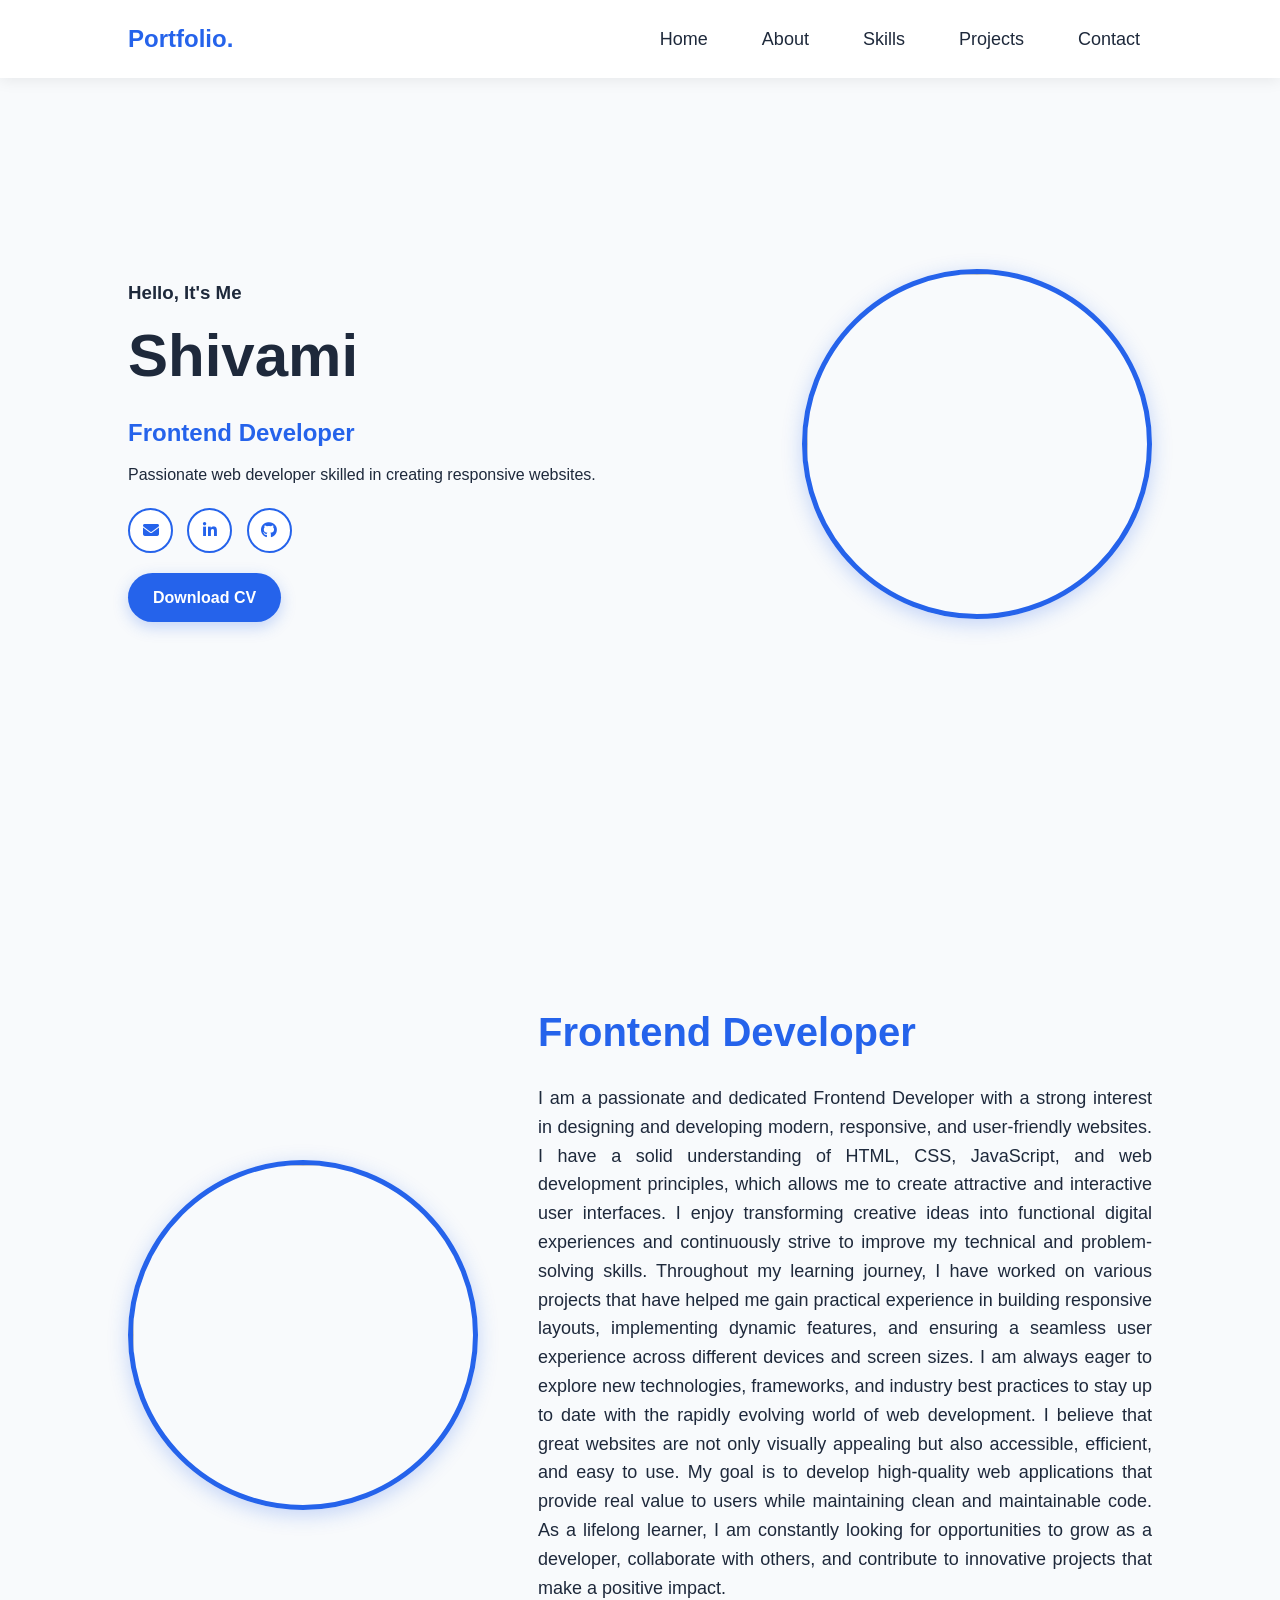
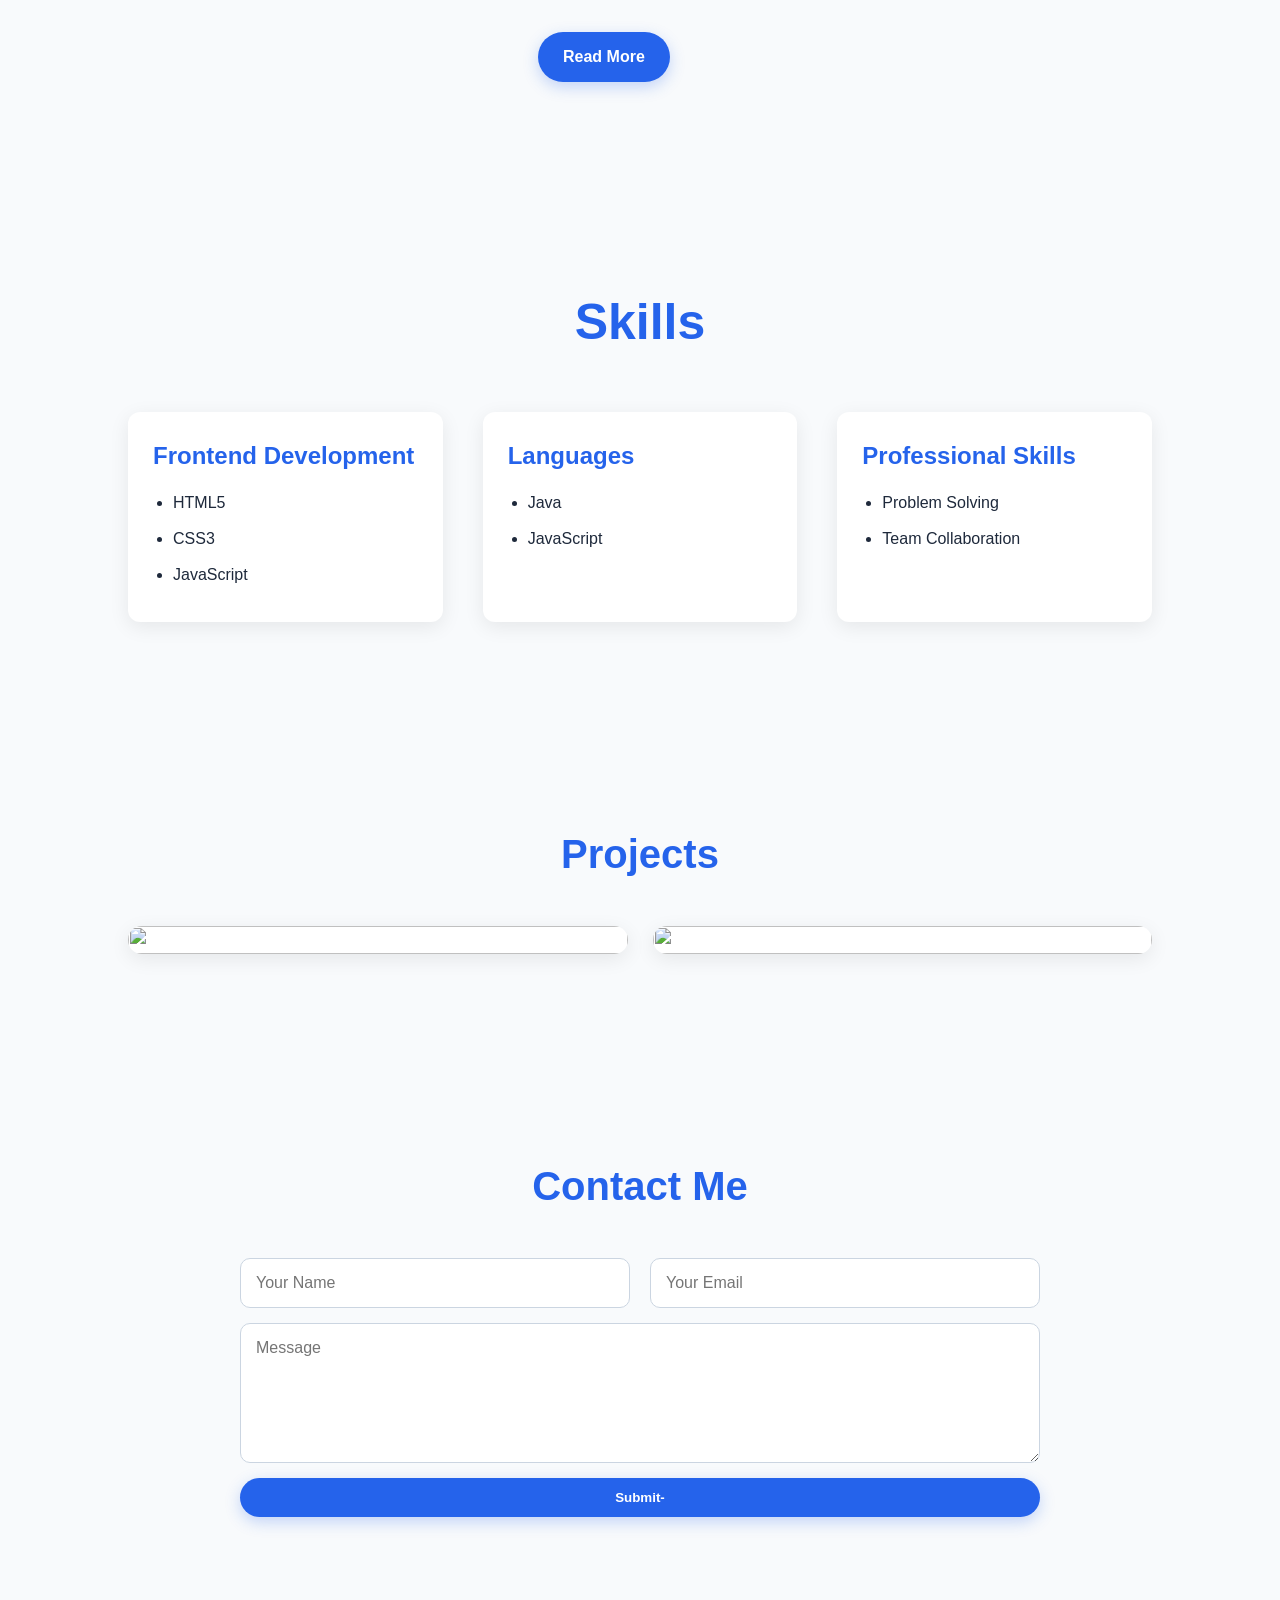
==== index.html @ d8e486ba "Update index.html" ====
<!DOCTYPE html>
<html lang="en">
<head>
<meta charset="UTF-8">
<meta name="viewport" content="width=device-width, initial-scale=1.0">
<title>Portfolio </title>

<link rel="stylesheet" href="p.css">

<link href="https://cdnjs.cloudflare.com/ajax/libs/font-awesome/6.5.1/css/all.min.css" rel="stylesheet">
</head>

<body>

<header>
<nav>
<h2>Portfolio.</h2>

<ul>
<li><a href="#home">Home</a></li>
<li><a href="#about">About</a></li>
<li><a href="#skills">Skills</a></li>
<li><a href="#projects">Projects</a></li>
<li><a href="#contact">Contact</a></li>
</ul>

</nav>
</header>

<section class="home" id="home">

<div class="content">

<h3>Hello, It's Me</h3>

<h1>Shivami </h1>

<h2>Frontend Developer</h2>

<p>
Passionate web developer skilled in creating responsive websites.
</p>

<div class="social">


<a href="#"><i class="fas fa-envelope"></i></a>
<a href="#"><i class="fab fa-linkedin-in"></i></a>

<a href="#"><i class="fab fa-github"></i></a>

</div>

<a href="#" class="btn">Download CV</a>

</div>

<div class="image">
<img src="my photo.png" alt="">
</div>

</section>

<section class="about" id="about">

<div class="about-img">
<img src="my photo.png" alt="">

</div>

<div class="about-content">



<h1>Frontend Developer</h1>

<p>
I am a passionate and dedicated Frontend Developer with a strong interest in designing and developing modern, responsive, and user-friendly websites. I have a solid understanding of HTML, CSS, JavaScript, and web development principles, which allows me to create attractive and interactive user interfaces. I enjoy transforming creative ideas into functional digital experiences and continuously strive to improve my technical and problem-solving skills. Throughout my learning journey, I have worked on various projects that have helped me gain practical experience in building responsive layouts, implementing dynamic features, and ensuring a seamless user experience across different devices and screen sizes.

I am always eager to explore new technologies, frameworks, and industry best practices to stay up to date with the rapidly evolving world of web development. I believe that great websites are not only visually appealing but also accessible, efficient, and easy to use. My goal is to develop high-quality web applications that provide real value to users while maintaining clean and maintainable code. As a lifelong learner, I am constantly looking for opportunities to grow as a developer, collaborate with others, and contribute to innovative projects that make a positive impact.


</p>

<a href="#" class="bttn">Read More</a>

</div>

</section>

<section class="skills" id="skills">

<h1>Skills</h1>


   <div class="skills-section">
  <div class="skill-box">
    <h3>Frontend Development</h3>
    <ul>
      <li>HTML5</li>
      <li>CSS3</li>
      <li>JavaScript</li>
    </ul>
  </div>

  <div class="skill-box">
    <h3>Languages</h3>
    <ul>
      <li>Java</li>
      <li>JavaScript</li>
    </ul>
  </div>

  <div class="skill-box">
    <h3>Professional Skills</h3>
    <ul>
      <li>Problem Solving</li>
      <li>Team Collaboration</li>
    </ul>
  </div>
</div>





</section>

<section class="projects" id="projects">

<h2>Projects</h2>

<div class="project-container">

<div class="card">
<img src="facebook 1.png">
</div>

<div class="card">
<img src="facebook2.png">
</div>



</div>

</section>

<section class="contact" id="contact">

<h2>Contact Me</h2>

<form id="contactForm"
    action="https://formspree.io/f/xbdbwyaj"
    method="POST"
   >
    
<div class="form-row">
<input type="text" name="name" placeholder="Your Name">
<input type="email" name="email" placeholder="Your Email">
</div>

<textarea rows="6" name="message" placeholder="Message"></textarea>

<button  type="submit" class="btn">Submit-</button>

</form>
<p id="formStatus"></p>

</section>

<script src="p.js"></script>

</body>
</html>
---- p.css ----
*{
    margin:0;
    padding:0;
    box-sizing:border-box;
    font-family:Arial, sans-serif;
    scroll-behavior:smooth;
}

body{
    background:#f8fafc;
    color:#1e293b;
    line-height:1.6;
}



nav{
    display:flex;
    justify-content:space-between;
    align-items:center;
    padding:20px 10%;
    background:#ffffff;
    position:fixed;
    width:100%;
    z-index:100;
    box-shadow:0 2px 15px rgba(0,0,0,0.08);
}

nav h2{
    color:#2563eb;
}

nav ul{
    display:flex;
    list-style:none;
    gap:30px;
}

nav ul li a{
    color:#1e293b;
    text-decoration:none;
    font-size:18px;
    padding:8px 12px;
    transition:.3s;
}

nav ul li a:hover{
    color:#2563eb;
    background:rgba(37,99,235,0.1);
    border-radius:6px;
}



section{
    padding:100px 10%;
}



.home{
    display:flex;
    justify-content:space-between;
    align-items:center;
    min-height:100vh;
    gap:50px;
}

.content h3{
    opacity:0;
    transform:translateY(-80px);
    animation:contenth3Anim 1s ease forwards;
}

@keyframes contenth3Anim{
    to{
        opacity:1;
        transform:translateY(0);
    }
}

.content h1{
    font-size:60px;
    opacity:0;
    transform:translateY(20px);
    animation:contenth1Anim 1s ease-out forwards;
    animation-delay:.3s;
}

@keyframes contenth1Anim{
    to{
        opacity:1;
        transform:translateY(0);
    }
}

.content h2{
    color:#2563eb;
    margin:10px 0;
    opacity:0;
    transform:translateY(30px);
    animation:contenth2Anim 1s ease-out forwards;
    animation-delay:.6s;
}

@keyframes contenth2Anim{
    to{
        opacity:1;
        transform:translateY(0);
    }
}

.content p{
    opacity:0;
    transform:translateY(20px);
    animation:contentpAnim .8s ease forwards;
    animation-delay:.9s;
}

@keyframes contentpAnim{
    to{
        opacity:1;
        transform:translateY(0);
    }
}



.image img{
    width:350px;
    height:350px;
    border-radius:50%;
    border:5px solid #2563eb;
    object-fit:cover;

    box-shadow:
    0 5px 20px rgba(37,99,235,0.25);
}



.social{
    margin:20px 0;
}

.social a{
    display:inline-flex;
    justify-content:center;
    align-items:center;
    width:45px;
    height:45px;
    border:2px solid #2563eb;
    border-radius:50%;
    color:#2563eb;
    background:white;
    text-decoration:none;
    margin-right:10px;
    transition:.3s;
}

.social a:hover{
    background:#2563eb;
    color:white;
    transform:translateY(-3px);
}



.btn,
.bttn{
    display:inline-block;
    padding:12px 25px;
    background:#2563eb;
    color:white;
    text-decoration:none;
    border-radius:30px;
    font-weight:bold;
    transition:.3s;

    box-shadow:
    0 5px 15px rgba(37,99,235,0.25);
}

.btn:hover,
.bttn:hover{
    background:#1d4ed8;
    transform:translateY(-3px);
}

/* ABOUT */

.about{
    display:flex;
    align-items:center;
    gap:60px;
}

.about-img img{
    width:350px;
    height:350px;
    border-radius:50%;
    border:5px solid #2563eb;
    object-fit:cover;

    box-shadow:
    0 5px 20px rgba(37,99,235,0.25);
}

.about-content h1{
    font-size:40px;
    color:#2563eb;
    margin-bottom:20px;
}

.about-content p{
    font-size:18px;
    text-align:justify;
    margin-bottom:30px;
}

/* SKILLS */

.skills h1{
    font-size:50px;
    text-align:center;
    color:#2563eb;
}

.skills-section{
    display:flex;
    gap:40px;
    margin-top:50px;
}

.skill-box{
    flex:1;
    background:white;
    padding:25px;
    border-radius:12px;

    box-shadow:
    0 5px 20px rgba(0,0,0,0.08);
}

.skill-box h3{
    margin-bottom:15px;
    color:#2563eb;
    font-size:24px;
}

.skill-box ul{
    padding-left:20px;
}

.skill-box ul li{
    margin-bottom:10px;
}

/* PROJECTS */

.projects h2,
.contact h2{
    text-align:center;
    margin-bottom:40px;
    color:#2563eb;
    font-size:40px;
}

.project-container{
    display:grid;
    grid-template-columns:repeat(auto-fit,minmax(250px,1fr));
    gap:25px;
}

.card{
    overflow:hidden;
    border-radius:15px;
    background:white;

    box-shadow:
    0 5px 20px rgba(0,0,0,0.08);
}

.card img{
    width:100%;
    height:100%;
    transition:.5s;
}

.card:hover img{
    transform:scale(1.08);
}



.contact form{
    display:flex;
    flex-direction:column;
    gap:15px;
    max-width:800px;
    margin:auto;
}

.form-row{
    display:flex;
    gap:20px;
}

.form-row input{
    flex:1;
}

.contact input,
.contact textarea{
    padding:15px;
    border:1px solid #cbd5e1;
    border-radius:10px;
    background:white;
    color:#1e293b;
    font-size:16px;
}

.contact input:focus,
.contact textarea:focus{
    outline:none;
    border-color:#2563eb;

    box-shadow:
    0 0 10px rgba(37,99,235,0.15);
}

button{
    border:none;
    cursor:pointer;
}



@media(max-width:768px){

    nav{
        flex-direction:column;
        padding:15px;
    }

    nav ul{
        margin-top:10px;
        gap:15px;
        flex-wrap:wrap;
        justify-content:center;
    }

    .home,
    .about{
        flex-direction:column;
        text-align:center;
    }

    .content h1{
        font-size:42px;
    }

    .image img,
    .about-img img{
        width:250px;
        height:250px;
    }

    .skills-section{
        flex-direction:column;
    }

    .form-row{
        flex-direction:column;
    }

    .about-content p{
        text-align:left;
    }
}
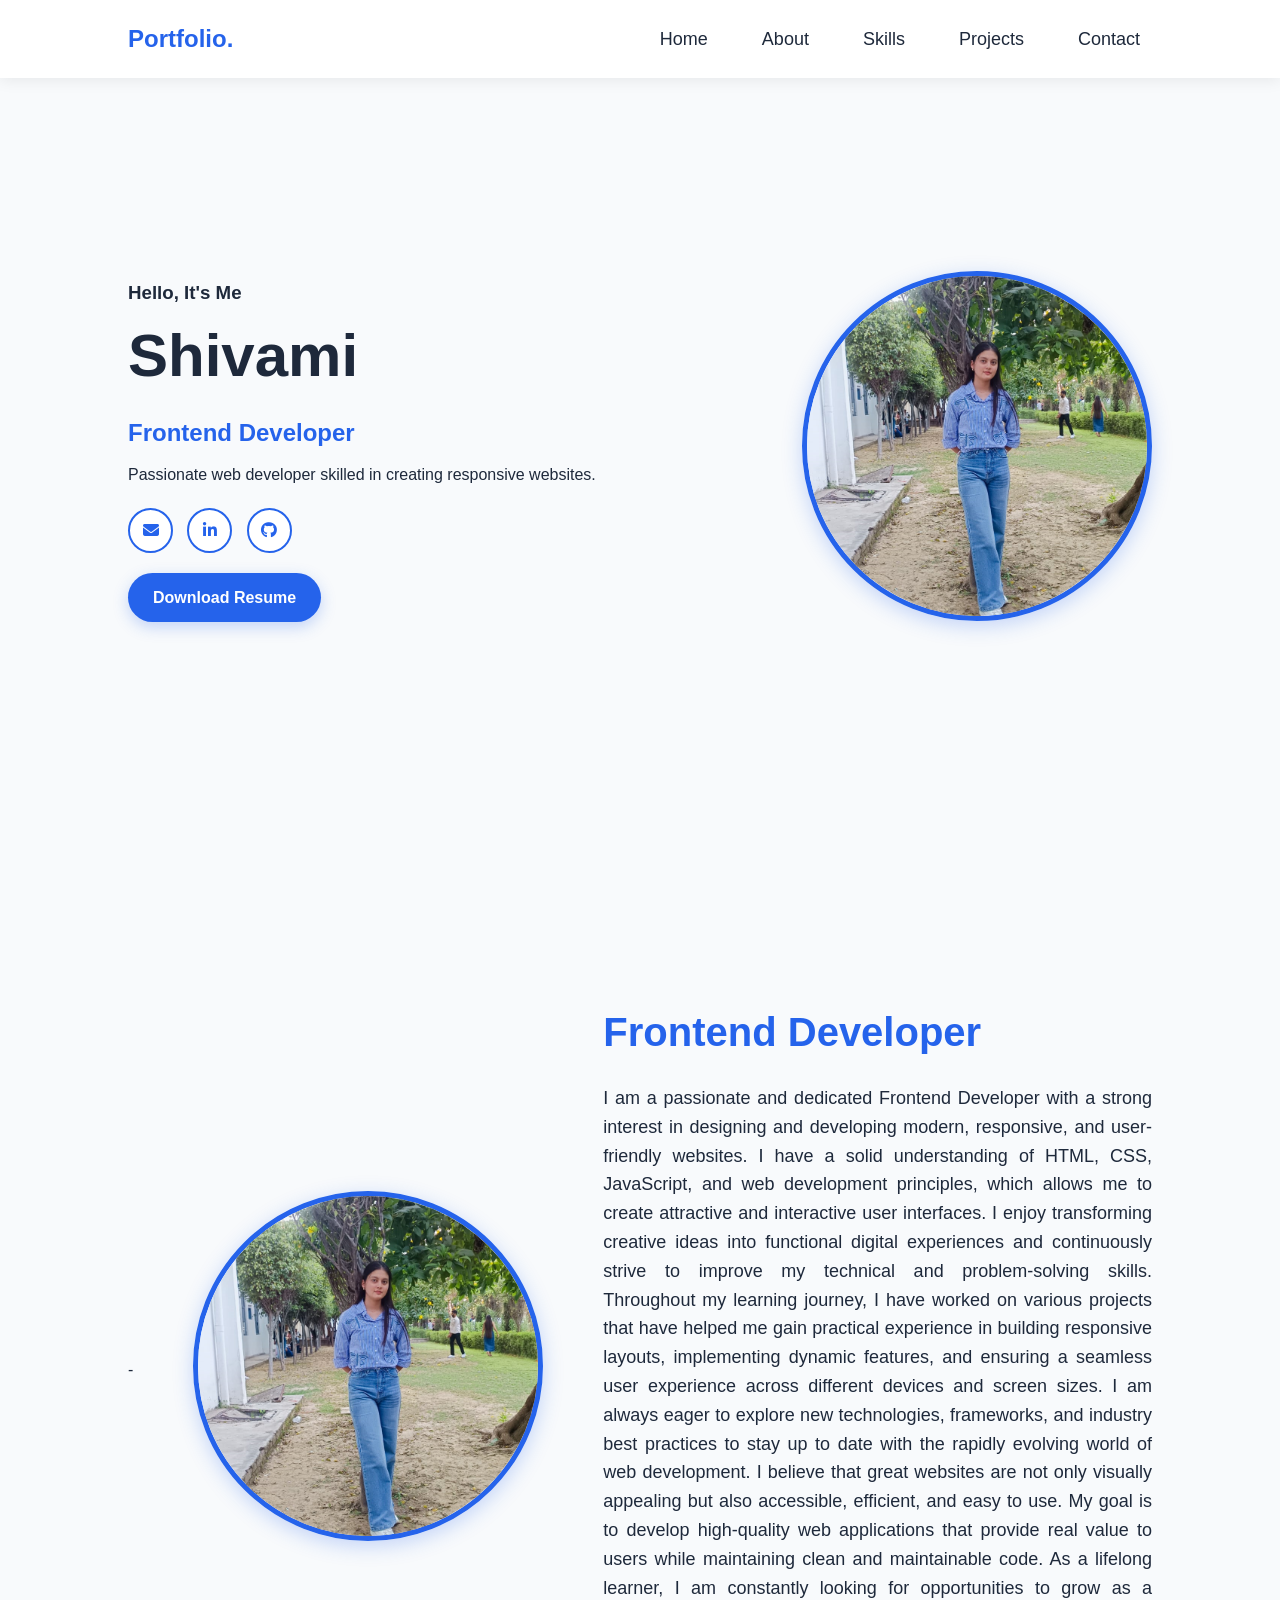
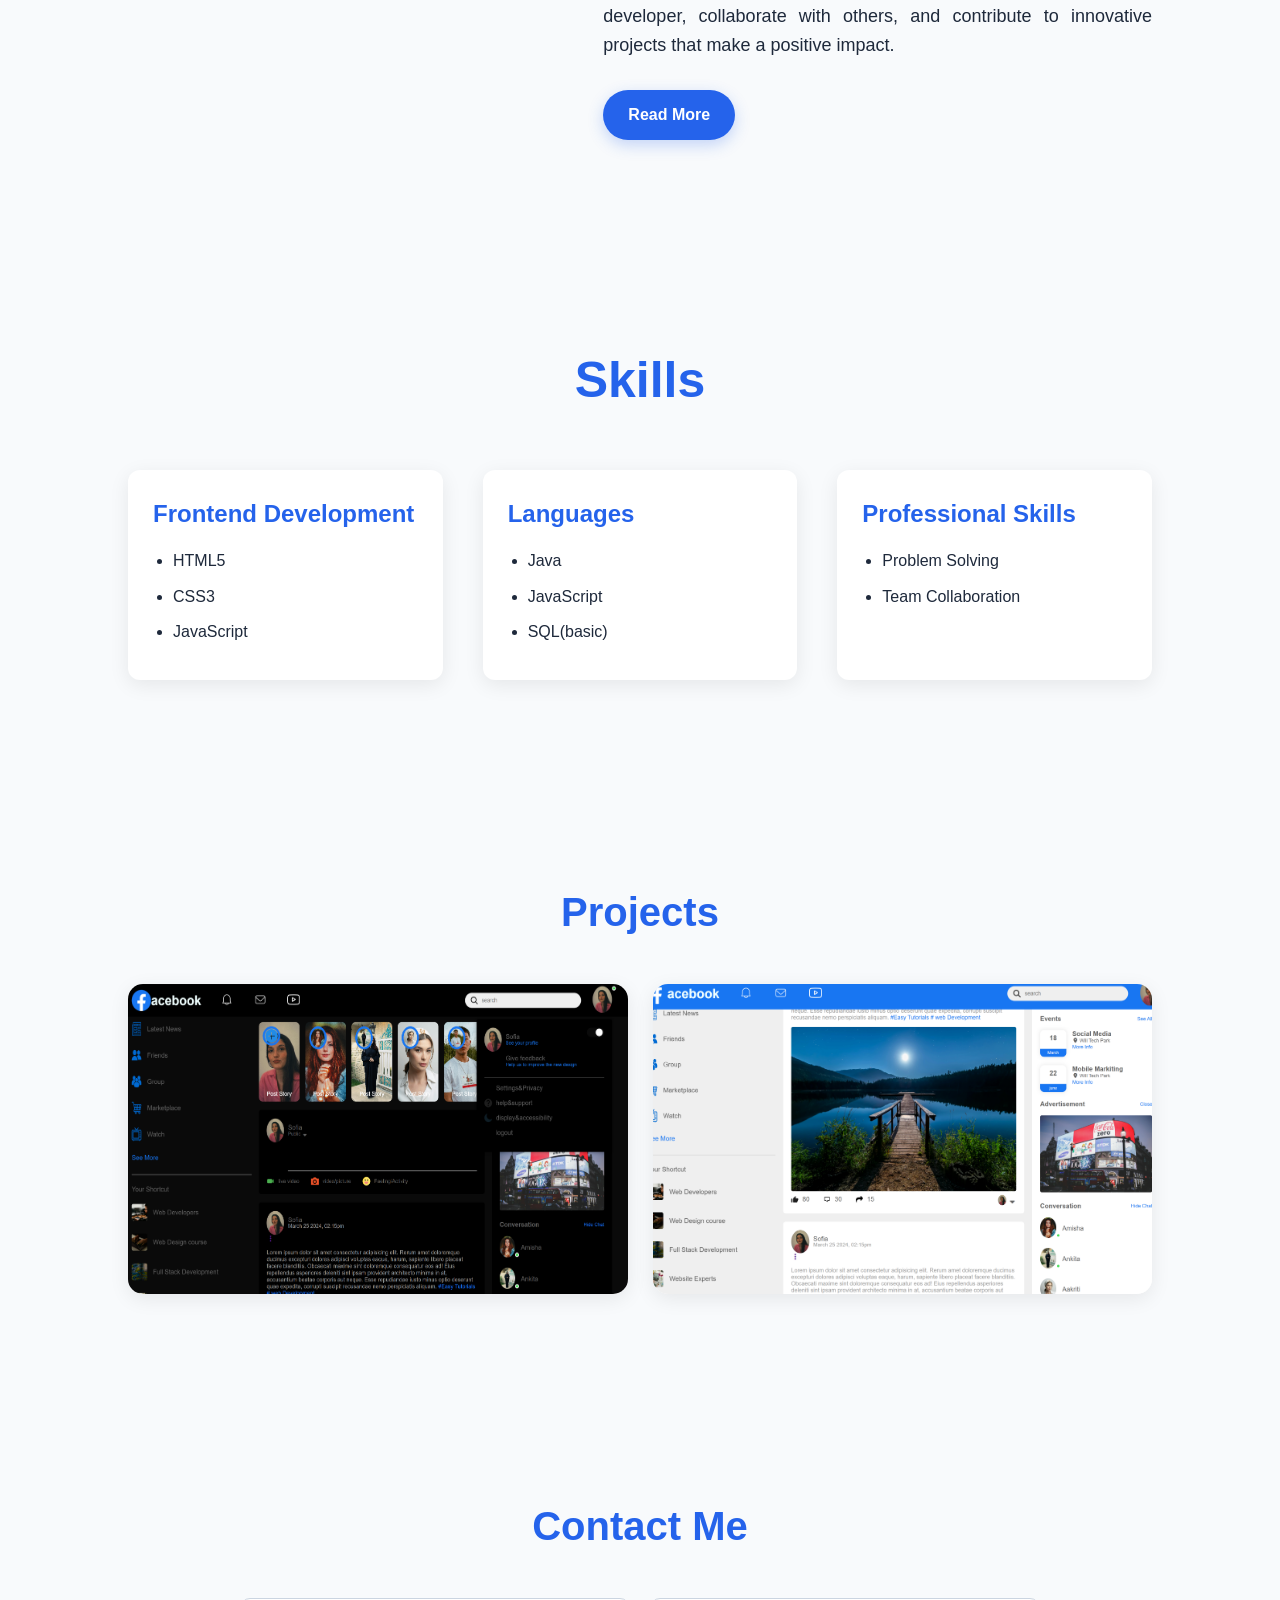
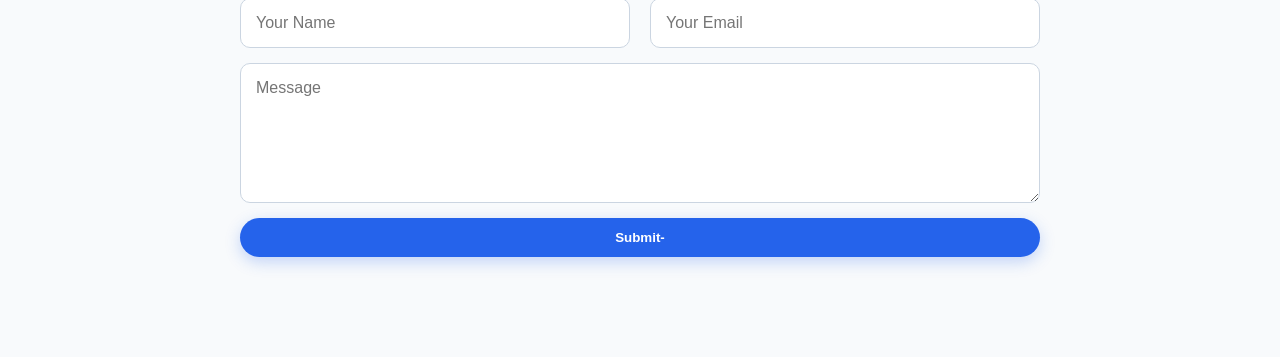
==== commit c9df094b: "inital commit" ====
--- a/index.html
+++ b/index.html
@@ -1,175 +1,177 @@
-<!DOCTYPE html>
-<html lang="en">
-<head>
-<meta charset="UTF-8">
-<meta name="viewport" content="width=device-width, initial-scale=1.0">
-<title>Portfolio </title>
-
-<link rel="stylesheet" href="p.css">
-
-<link href="https://cdnjs.cloudflare.com/ajax/libs/font-awesome/6.5.1/css/all.min.css" rel="stylesheet">
-</head>
-
-<body>
-
-<header>
-<nav>
-<h2>Portfolio.</h2>
-
-<ul>
-<li><a href="#home">Home</a></li>
-<li><a href="#about">About</a></li>
-<li><a href="#skills">Skills</a></li>
-<li><a href="#projects">Projects</a></li>
-<li><a href="#contact">Contact</a></li>
-</ul>
-
-</nav>
-</header>
-
-<section class="home" id="home">
-
-<div class="content">
-
-<h3>Hello, It's Me</h3>
-
-<h1>Shivami </h1>
-
-<h2>Frontend Developer</h2>
-
-<p>
-Passionate web developer skilled in creating responsive websites.
-</p>
-
-<div class="social">
-
-
-<a href="#"><i class="fas fa-envelope"></i></a>
-<a href="#"><i class="fab fa-linkedin-in"></i></a>
-
-<a href="#"><i class="fab fa-github"></i></a>
-
-</div>
-
-<a href="#" class="btn">Download CV</a>
-
-</div>
-
-<div class="image">
-<img src="my photo.png" alt="">
-</div>
-
-</section>
-
-<section class="about" id="about">
-
-<div class="about-img">
-<img src="my photo.png" alt="">
-
-</div>
-
-<div class="about-content">
-
-
-
-<h1>Frontend Developer</h1>
-
-<p>
-I am a passionate and dedicated Frontend Developer with a strong interest in designing and developing modern, responsive, and user-friendly websites. I have a solid understanding of HTML, CSS, JavaScript, and web development principles, which allows me to create attractive and interactive user interfaces. I enjoy transforming creative ideas into functional digital experiences and continuously strive to improve my technical and problem-solving skills. Throughout my learning journey, I have worked on various projects that have helped me gain practical experience in building responsive layouts, implementing dynamic features, and ensuring a seamless user experience across different devices and screen sizes.
-
-I am always eager to explore new technologies, frameworks, and industry best practices to stay up to date with the rapidly evolving world of web development. I believe that great websites are not only visually appealing but also accessible, efficient, and easy to use. My goal is to develop high-quality web applications that provide real value to users while maintaining clean and maintainable code. As a lifelong learner, I am constantly looking for opportunities to grow as a developer, collaborate with others, and contribute to innovative projects that make a positive impact.
-
-
-</p>
-
-<a href="#" class="bttn">Read More</a>
-
-</div>
-
-</section>
-
-<section class="skills" id="skills">
-
-<h1>Skills</h1>
-
-
-   <div class="skills-section">
-  <div class="skill-box">
-    <h3>Frontend Development</h3>
-    <ul>
-      <li>HTML5</li>
-      <li>CSS3</li>
-      <li>JavaScript</li>
-    </ul>
-  </div>
-
-  <div class="skill-box">
-    <h3>Languages</h3>
-    <ul>
-      <li>Java</li>
-      <li>JavaScript</li>
-    </ul>
-  </div>
-
-  <div class="skill-box">
-    <h3>Professional Skills</h3>
-    <ul>
-      <li>Problem Solving</li>
-      <li>Team Collaboration</li>
-    </ul>
-  </div>
-</div>
-
-
-
-
-
-</section>
-
-<section class="projects" id="projects">
-
-<h2>Projects</h2>
-
-<div class="project-container">
-
-<div class="card">
-<img src="facebook 1.png">
-</div>
-
-<div class="card">
-<img src="facebook2.png">
-</div>
-
-
-
-</div>
-
-</section>
-
-<section class="contact" id="contact">
-
-<h2>Contact Me</h2>
-
-<form id="contactForm"
-    action="https://formspree.io/f/xbdbwyaj"
-    method="POST"
-   >
-    
-<div class="form-row">
-<input type="text" name="name" placeholder="Your Name">
-<input type="email" name="email" placeholder="Your Email">
-</div>
-
-<textarea rows="6" name="message" placeholder="Message"></textarea>
-
-<button  type="submit" class="btn">Submit-</button>
-
-</form>
-<p id="formStatus"></p>
-
-</section>
-
-<script src="p.js"></script>
-
-</body>
-</html>
+<!DOCTYPE html>
+<html lang="en">
+<head> 
+<meta charset="UTF-8">
+<meta name="viewport" content="width=device-width, initial-scale=1.0">
+<title>Portfolio</title>
+
+<link rel="stylesheet" href="p.css">
+
+<link href="https://cdnjs.cloudflare.com/ajax/libs/font-awesome/6.5.1/css/all.min.css" rel="stylesheet">
+</head>
+
+<body>
+
+<header>
+<nav>
+<h2>Portfolio.</h2>
+
+<ul>
+<li><a href="#home">Home</a></li>
+<li><a href="#about">About</a></li>
+<li><a href="#skills">Skills</a></li>
+<li><a href="#projects">Projects</a></li>
+<li><a href="#contact">Contact</a></li>
+</ul>
+
+</nav>
+</header>
+
+<section class="home" id="home">
+
+<div class="content">
+
+<h3>Hello, It's Me</h3>
+
+<h1>Shivami</h1>
+
+<h2>Frontend Developer</h2>
+
+<p>
+Passionate web developer skilled in creating responsive websites.
+</p>
+
+<div class="social">
+
+
+<a href="mailto:shivaminautiyal77@gmail.com"><i class="fas fa-envelope"></i> </a>
+<a href="https://www.linkedin.com/in/shivami-nautiyal-b48084340?utm_source=share_via&utm_content=profile&utm_medium=member_android"><i class="fab fa-linkedin-in"></i></a>
+
+<a href="https://github.com/ShivamiNautiyal"><i class="fab fa-github"></i></a>
+
+</div>
+
+<a href="RESUME-PDF(1).pdf" class="btn">Download Resume</a>
+
+</div>
+
+<div class="image">
+<img src="my-photo.png" alt="">
+</div>
+
+</section>
+
+<section class="about" id="about">
+-
+<div class="about-img">
+<img src="my-photo.png" alt="">
+
+</div>
+
+<div class="about-content">
+
+
+
+<h1>Frontend Developer</h1>
+
+<p>
+I am a passionate and dedicated Frontend Developer with a strong interest in designing and developing modern, responsive, and user-friendly websites. I have a solid understanding of HTML, CSS, JavaScript, and web development principles, which allows me to create attractive and interactive user interfaces. I enjoy transforming creative ideas into functional digital experiences and continuously strive to improve my technical and problem-solving skills. Throughout my learning journey, I have worked on various projects that have helped me gain practical experience in building responsive layouts, implementing dynamic features, and ensuring a seamless user experience across different devices and screen sizes.
+
+I am always eager to explore new technologies, frameworks, and industry best practices to stay up to date with the rapidly evolving world of web development. I believe that great websites are not only visually appealing but also accessible, efficient, and easy to use. My goal is to develop high-quality web applications that provide real value to users while maintaining clean and maintainable code. As a lifelong learner, I am constantly looking for opportunities to grow as a developer, collaborate with others, and contribute to innovative projects that make a positive impact.
+
+
+</p>
+
+<a href="#" class="bttn">Read More</a>
+
+</div>
+
+</section>
+
+<section class="skills" id="skills">
+
+<h1>Skills</h1>
+
+
+   <div class="skills-section">
+  <div class="skill-box">
+    <h3>Frontend Development</h3>
+    <ul>
+      <li>HTML5</li>
+      <li>CSS3</li>
+      <li>JavaScript</li>
+    </ul>
+  </div>
+
+  <div class="skill-box">
+    <h3>Languages</h3>
+    <ul>
+      <li>Java</li>
+      <li>JavaScript
+      </li>
+      <li>SQL(basic)</li>
+    </ul>
+  </div>
+
+  <div class="skill-box">
+    <h3>Professional Skills</h3>
+    <ul>
+      <li>Problem Solving</li>
+      <li>Team Collaboration</li>
+    </ul>
+  </div>
+</div>
+
+
+
+
+
+</section>
+
+<section class="projects" id="projects">
+
+<h2>Projects</h2>
+
+<div class="project-container">
+
+<div class="card">
+<img src="facebook-1.png">
+</div>
+
+<div class="card">
+<img src="facebook-2.png">
+</div>
+
+
+
+</div>
+
+</section>
+
+<section class="contact" id="contact">
+
+<h2>Contact Me</h2>
+
+<form id="contactForm"
+    action="https://formspree.io/f/xbdbwyaj"
+    method="POST"
+   >
+    
+<div class="form-row">
+<input type="text" name="name" placeholder="Your Name">
+<input type="email" name="email" placeholder="Your Email">
+</div>
+
+<textarea rows="6" name="message" placeholder="Message"></textarea>
+
+<button  type="submit" class="btn">Submit-</button>
+
+</form>
+<p id="formStatus"></p>
+
+</section>
+
+<script src="p.js"></script>
+
+</body>
+</html>
--- a/p.css
+++ b/p.css
@@ -1,380 +1,380 @@
-*{
-    margin:0;
-    padding:0;
-    box-sizing:border-box;
-    font-family:Arial, sans-serif;
-    scroll-behavior:smooth;
-}
-
-body{
-    background:#f8fafc;
-    color:#1e293b;
-    line-height:1.6;
-}
-
-
-
-nav{
-    display:flex;
-    justify-content:space-between;
-    align-items:center;
-    padding:20px 10%;
-    background:#ffffff;
-    position:fixed;
-    width:100%;
-    z-index:100;
-    box-shadow:0 2px 15px rgba(0,0,0,0.08);
-}
-
-nav h2{
-    color:#2563eb;
-}
-
-nav ul{
-    display:flex;
-    list-style:none;
-    gap:30px;
-}
-
-nav ul li a{
-    color:#1e293b;
-    text-decoration:none;
-    font-size:18px;
-    padding:8px 12px;
-    transition:.3s;
-}
-
-nav ul li a:hover{
-    color:#2563eb;
-    background:rgba(37,99,235,0.1);
-    border-radius:6px;
-}
-
-
-
-section{
-    padding:100px 10%;
-}
-
-
-
-.home{
-    display:flex;
-    justify-content:space-between;
-    align-items:center;
-    min-height:100vh;
-    gap:50px;
-}
-
-.content h3{
-    opacity:0;
-    transform:translateY(-80px);
-    animation:contenth3Anim 1s ease forwards;
-}
-
-@keyframes contenth3Anim{
-    to{
-        opacity:1;
-        transform:translateY(0);
-    }
-}
-
-.content h1{
-    font-size:60px;
-    opacity:0;
-    transform:translateY(20px);
-    animation:contenth1Anim 1s ease-out forwards;
-    animation-delay:.3s;
-}
-
-@keyframes contenth1Anim{
-    to{
-        opacity:1;
-        transform:translateY(0);
-    }
-}
-
-.content h2{
-    color:#2563eb;
-    margin:10px 0;
-    opacity:0;
-    transform:translateY(30px);
-    animation:contenth2Anim 1s ease-out forwards;
-    animation-delay:.6s;
-}
-
-@keyframes contenth2Anim{
-    to{
-        opacity:1;
-        transform:translateY(0);
-    }
-}
-
-.content p{
-    opacity:0;
-    transform:translateY(20px);
-    animation:contentpAnim .8s ease forwards;
-    animation-delay:.9s;
-}
-
-@keyframes contentpAnim{
-    to{
-        opacity:1;
-        transform:translateY(0);
-    }
-}
-
-
-
-.image img{
-    width:350px;
-    height:350px;
-    border-radius:50%;
-    border:5px solid #2563eb;
-    object-fit:cover;
-
-    box-shadow:
-    0 5px 20px rgba(37,99,235,0.25);
-}
-
-
-
-.social{
-    margin:20px 0;
-}
-
-.social a{
-    display:inline-flex;
-    justify-content:center;
-    align-items:center;
-    width:45px;
-    height:45px;
-    border:2px solid #2563eb;
-    border-radius:50%;
-    color:#2563eb;
-    background:white;
-    text-decoration:none;
-    margin-right:10px;
-    transition:.3s;
-}
-
-.social a:hover{
-    background:#2563eb;
-    color:white;
-    transform:translateY(-3px);
-}
-
-
-
-.btn,
-.bttn{
-    display:inline-block;
-    padding:12px 25px;
-    background:#2563eb;
-    color:white;
-    text-decoration:none;
-    border-radius:30px;
-    font-weight:bold;
-    transition:.3s;
-
-    box-shadow:
-    0 5px 15px rgba(37,99,235,0.25);
-}
-
-.btn:hover,
-.bttn:hover{
-    background:#1d4ed8;
-    transform:translateY(-3px);
-}
-
-/* ABOUT */
-
-.about{
-    display:flex;
-    align-items:center;
-    gap:60px;
-}
-
-.about-img img{
-    width:350px;
-    height:350px;
-    border-radius:50%;
-    border:5px solid #2563eb;
-    object-fit:cover;
-
-    box-shadow:
-    0 5px 20px rgba(37,99,235,0.25);
-}
-
-.about-content h1{
-    font-size:40px;
-    color:#2563eb;
-    margin-bottom:20px;
-}
-
-.about-content p{
-    font-size:18px;
-    text-align:justify;
-    margin-bottom:30px;
-}
-
-/* SKILLS */
-
-.skills h1{
-    font-size:50px;
-    text-align:center;
-    color:#2563eb;
-}
-
-.skills-section{
-    display:flex;
-    gap:40px;
-    margin-top:50px;
-}
-
-.skill-box{
-    flex:1;
-    background:white;
-    padding:25px;
-    border-radius:12px;
-
-    box-shadow:
-    0 5px 20px rgba(0,0,0,0.08);
-}
-
-.skill-box h3{
-    margin-bottom:15px;
-    color:#2563eb;
-    font-size:24px;
-}
-
-.skill-box ul{
-    padding-left:20px;
-}
-
-.skill-box ul li{
-    margin-bottom:10px;
-}
-
-/* PROJECTS */
-
-.projects h2,
-.contact h2{
-    text-align:center;
-    margin-bottom:40px;
-    color:#2563eb;
-    font-size:40px;
-}
-
-.project-container{
-    display:grid;
-    grid-template-columns:repeat(auto-fit,minmax(250px,1fr));
-    gap:25px;
-}
-
-.card{
-    overflow:hidden;
-    border-radius:15px;
-    background:white;
-
-    box-shadow:
-    0 5px 20px rgba(0,0,0,0.08);
-}
-
-.card img{
-    width:100%;
-    height:100%;
-    transition:.5s;
-}
-
-.card:hover img{
-    transform:scale(1.08);
-}
-
-
-
-.contact form{
-    display:flex;
-    flex-direction:column;
-    gap:15px;
-    max-width:800px;
-    margin:auto;
-}
-
-.form-row{
-    display:flex;
-    gap:20px;
-}
-
-.form-row input{
-    flex:1;
-}
-
-.contact input,
-.contact textarea{
-    padding:15px;
-    border:1px solid #cbd5e1;
-    border-radius:10px;
-    background:white;
-    color:#1e293b;
-    font-size:16px;
-}
-
-.contact input:focus,
-.contact textarea:focus{
-    outline:none;
-    border-color:#2563eb;
-
-    box-shadow:
-    0 0 10px rgba(37,99,235,0.15);
-}
-
-button{
-    border:none;
-    cursor:pointer;
-}
-
-
-
-@media(max-width:768px){
-
-    nav{
-        flex-direction:column;
-        padding:15px;
-    }
-
-    nav ul{
-        margin-top:10px;
-        gap:15px;
-        flex-wrap:wrap;
-        justify-content:center;
-    }
-
-    .home,
-    .about{
-        flex-direction:column;
-        text-align:center;
-    }
-
-    .content h1{
-        font-size:42px;
-    }
-
-    .image img,
-    .about-img img{
-        width:250px;
-        height:250px;
-    }
-
-    .skills-section{
-        flex-direction:column;
-    }
-
-    .form-row{
-        flex-direction:column;
-    }
-
-    .about-content p{
-        text-align:left;
-    }
-}
+*{
+    margin:0;
+    padding:0;
+    box-sizing:border-box;
+    font-family:Arial, sans-serif;
+    scroll-behavior:smooth;
+}
+
+body{
+    background:#f8fafc;
+    color:#1e293b;
+    line-height:1.6;
+}
+
+
+
+nav{
+    display:flex;
+    justify-content:space-between;
+    align-items:center;
+    padding:20px 10%;
+    background:#ffffff;
+    position:fixed;
+    width:100%;
+    z-index:100;
+    box-shadow:0 2px 15px rgba(0,0,0,0.08);
+}
+
+nav h2{
+    color:#2563eb;
+}
+
+nav ul{
+    display:flex;
+    list-style:none;
+    gap:30px;
+}
+
+nav ul li a{
+    color:#1e293b;
+    text-decoration:none;
+    font-size:18px;
+    padding:8px 12px;
+    transition:.3s;
+}
+
+nav ul li a:hover{
+    color:#2563eb;
+    background:rgba(37,99,235,0.1);
+    border-radius:6px;
+}
+
+
+
+section{
+    padding:100px 10%;
+}
+
+
+
+.home{
+    display:flex;
+    justify-content:space-between;
+    align-items:center;
+    min-height:100vh;
+    gap:50px;
+}
+
+.content h3{
+    opacity:0;
+    transform:translateY(-80px);
+    animation:contenth3Anim 1s ease forwards;
+}
+
+@keyframes contenth3Anim{
+    to{
+        opacity:1;
+        transform:translateY(0);
+    }
+}
+
+.content h1{
+    font-size:60px;
+    opacity:0;
+    transform:translateY(20px);
+    animation:contenth1Anim 1s ease-out forwards;
+    animation-delay:.3s;
+}
+
+@keyframes contenth1Anim{
+    to{
+        opacity:1;
+        transform:translateY(0);
+    }
+}
+
+.content h2{
+    color:#2563eb;
+    margin:10px 0;
+    opacity:0;
+    transform:translateY(30px);
+    animation:contenth2Anim 1s ease-out forwards;
+    animation-delay:.6s;
+}
+
+@keyframes contenth2Anim{
+    to{
+        opacity:1;
+        transform:translateY(0);
+    }
+}
+
+.content p{
+    opacity:0;
+    transform:translateY(20px);
+    animation:contentpAnim .8s ease forwards;
+    animation-delay:.9s;
+}
+
+@keyframes contentpAnim{
+    to{
+        opacity:1;
+        transform:translateY(0);
+    }
+}
+
+
+
+.image img{
+    width:350px;
+    height:350px;
+    border-radius:50%;
+    border:5px solid #2563eb;
+    object-fit:cover;
+
+    box-shadow:
+    0 5px 20px rgba(37,99,235,0.25);
+}
+
+
+
+.social{
+    margin:20px 0;
+}
+
+.social a{
+    display:inline-flex;
+    justify-content:center;
+    align-items:center;
+    width:45px;
+    height:45px;
+    border:2px solid #2563eb;
+    border-radius:50%;
+    color:#2563eb;
+    background:white;
+    text-decoration:none;
+    margin-right:10px;
+    transition:.3s;
+}
+
+.social a:hover{
+    background:#2563eb;
+    color:white;
+    transform:translateY(-3px);
+}
+
+
+
+.btn,
+.bttn{
+    display:inline-block;
+    padding:12px 25px;
+    background:#2563eb;
+    color:white;
+    text-decoration:none;
+    border-radius:30px;
+    font-weight:bold;
+    transition:.3s;
+
+    box-shadow:
+    0 5px 15px rgba(37,99,235,0.25);
+}
+
+.btn:hover,
+.bttn:hover{
+    background:#1d4ed8;
+    transform:translateY(-3px);
+}
+
+/* ABOUT */
+
+.about{
+    display:flex;
+    align-items:center;
+    gap:60px;
+}
+
+.about-img img{
+    width:350px;
+    height:350px;
+    border-radius:50%;
+    border:5px solid #2563eb;
+    object-fit:cover;
+
+    box-shadow:
+    0 5px 20px rgba(37,99,235,0.25);
+}
+
+.about-content h1{
+    font-size:40px;
+    color:#2563eb;
+    margin-bottom:20px;
+}
+
+.about-content p{
+    font-size:18px;
+    text-align:justify;
+    margin-bottom:30px;
+}
+
+/* SKILLS */
+
+.skills h1{
+    font-size:50px;
+    text-align:center;
+    color:#2563eb;
+}
+
+.skills-section{
+    display:flex;
+    gap:40px;
+    margin-top:50px;
+}
+
+.skill-box{
+    flex:1;
+    background:white;
+    padding:25px;
+    border-radius:12px;
+
+    box-shadow:
+    0 5px 20px rgba(0,0,0,0.08);
+}
+
+.skill-box h3{
+    margin-bottom:15px;
+    color:#2563eb;
+    font-size:24px;
+}
+
+.skill-box ul{
+    padding-left:20px;
+}
+
+.skill-box ul li{
+    margin-bottom:10px;
+}
+
+/* PROJECTS */
+
+.projects h2,
+.contact h2{
+    text-align:center;
+    margin-bottom:40px;
+    color:#2563eb;
+    font-size:40px;
+}
+
+.project-container{
+    display:grid;
+    grid-template-columns:repeat(auto-fit,minmax(250px,1fr));
+    gap:25px;
+}
+
+.card{
+    overflow:hidden;
+    border-radius:15px;
+    background:white;
+
+    box-shadow:
+    0 5px 20px rgba(0,0,0,0.08);
+}
+
+.card img{
+    width:100%;
+    height:100%;
+    transition:.5s;
+}
+
+.card:hover img{
+    transform:scale(1.08);
+}
+
+
+
+.contact form{
+    display:flex;
+    flex-direction:column;
+    gap:15px;
+    max-width:800px;
+    margin:auto;
+}
+
+.form-row{
+    display:flex;
+    gap:20px;
+}
+
+.form-row input{
+    flex:1;
+}
+
+.contact input,
+.contact textarea{
+    padding:15px;
+    border:1px solid #cbd5e1;
+    border-radius:10px;
+    background:white;
+    color:#1e293b;
+    font-size:16px;
+}
+
+.contact input:focus,
+.contact textarea:focus{
+    outline:none;
+    border-color:#2563eb;
+
+    box-shadow:
+    0 0 10px rgba(37,99,235,0.15);
+}
+
+button{
+    border:none;
+    cursor:pointer;
+}
+
+
+
+@media(max-width:768px){
+
+    nav{
+        flex-direction:column;
+        padding:15px;
+    }
+
+    nav ul{
+        margin-top:10px;
+        gap:15px;
+        flex-wrap:wrap;
+        justify-content:center;
+    }
+
+    .home,
+    .about{
+        flex-direction:column;
+        text-align:center;
+    }
+
+    .content h1{
+        font-size:42px;
+    }
+
+    .image img,
+    .about-img img{
+        width:250px;
+        height:250px;
+    }
+
+    .skills-section{
+        flex-direction:column;
+    }
+
+    .form-row{
+        flex-direction:column;
+    }
+
+    .about-content p{
+        text-align:left;
+    }
+}
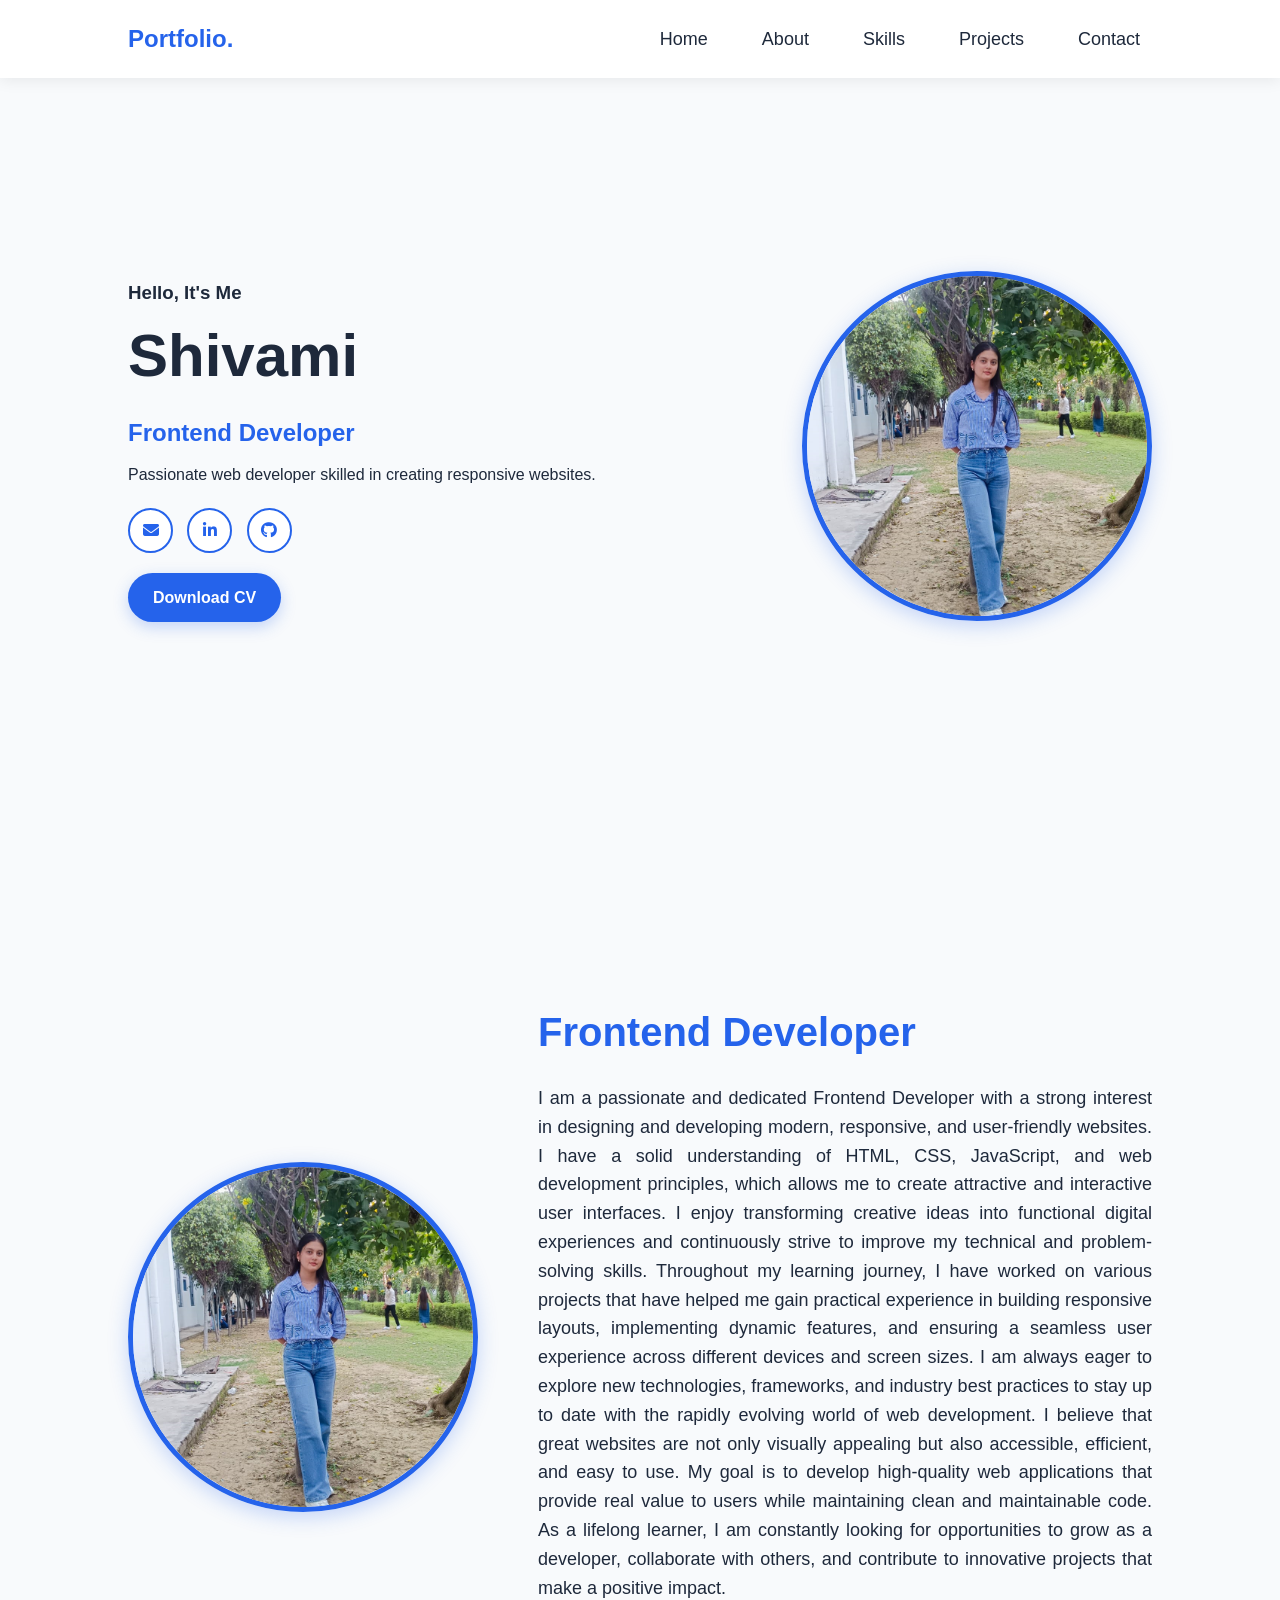
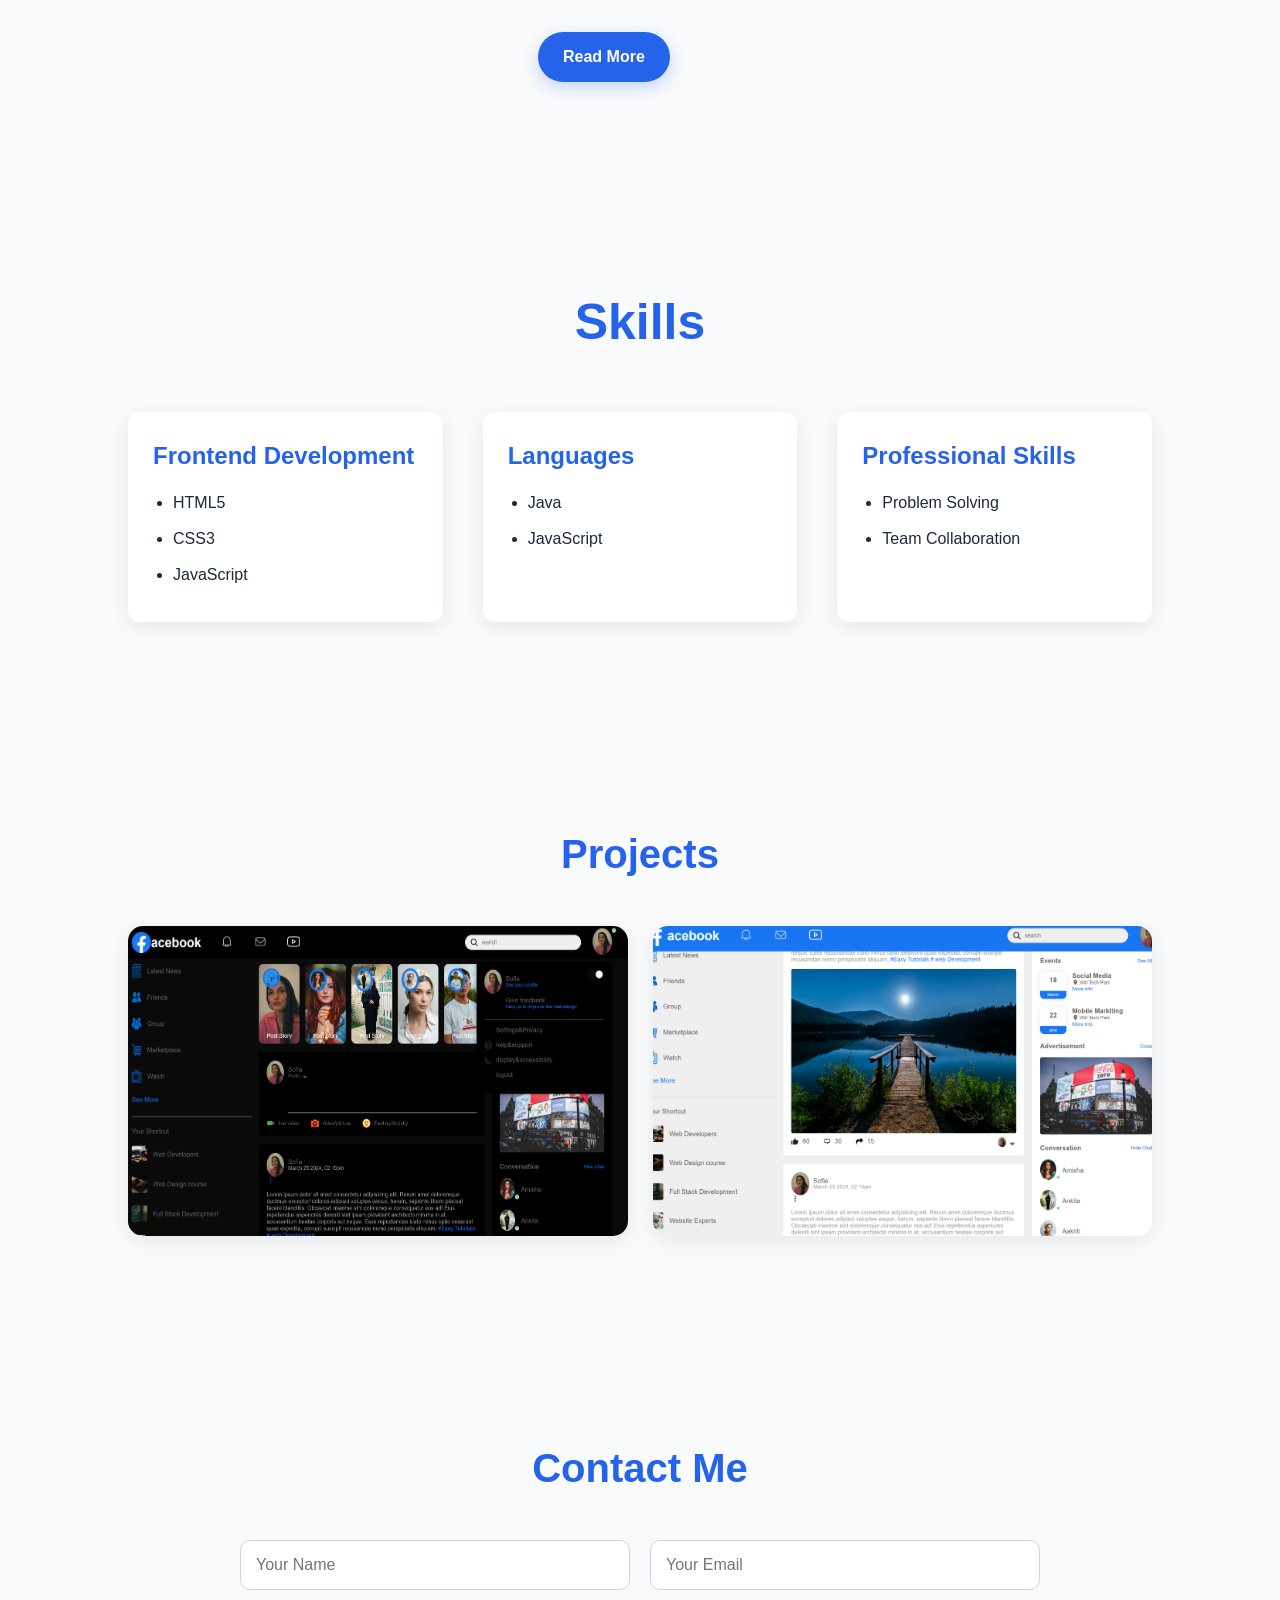
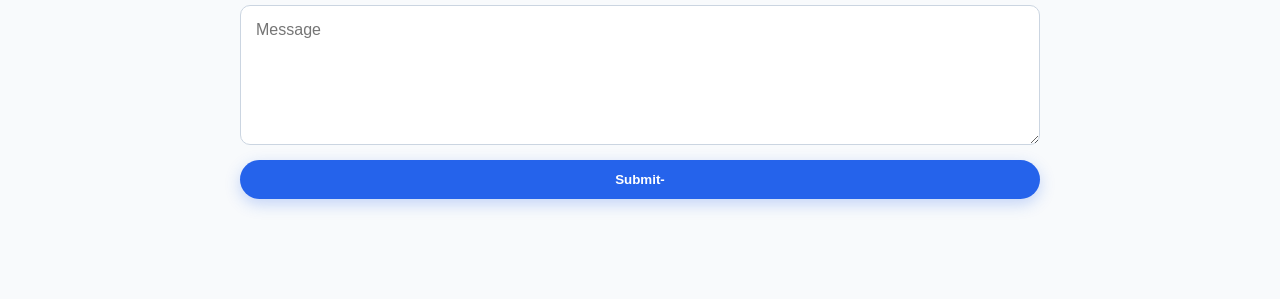
==== commit 313741f8: "Update index.html" ====
--- a/index.html
+++ b/index.html
@@ -1,177 +1,175 @@
-<!DOCTYPE html>
-<html lang="en">
-<head> 
-<meta charset="UTF-8">
-<meta name="viewport" content="width=device-width, initial-scale=1.0">
-<title>Portfolio</title>
-
-<link rel="stylesheet" href="p.css">
-
-<link href="https://cdnjs.cloudflare.com/ajax/libs/font-awesome/6.5.1/css/all.min.css" rel="stylesheet">
-</head>
-
-<body>
-
-<header>
-<nav>
-<h2>Portfolio.</h2>
-
-<ul>
-<li><a href="#home">Home</a></li>
-<li><a href="#about">About</a></li>
-<li><a href="#skills">Skills</a></li>
-<li><a href="#projects">Projects</a></li>
-<li><a href="#contact">Contact</a></li>
-</ul>
-
-</nav>
-</header>
-
-<section class="home" id="home">
-
-<div class="content">
-
-<h3>Hello, It's Me</h3>
-
-<h1>Shivami</h1>
-
-<h2>Frontend Developer</h2>
-
-<p>
-Passionate web developer skilled in creating responsive websites.
-</p>
-
-<div class="social">
-
-
-<a href="mailto:shivaminautiyal77@gmail.com"><i class="fas fa-envelope"></i> </a>
-<a href="https://www.linkedin.com/in/shivami-nautiyal-b48084340?utm_source=share_via&utm_content=profile&utm_medium=member_android"><i class="fab fa-linkedin-in"></i></a>
-
-<a href="https://github.com/ShivamiNautiyal"><i class="fab fa-github"></i></a>
-
-</div>
-
-<a href="RESUME-PDF(1).pdf" class="btn">Download Resume</a>
-
-</div>
-
-<div class="image">
-<img src="my-photo.png" alt="">
-</div>
-
-</section>
-
-<section class="about" id="about">
--
-<div class="about-img">
-<img src="my-photo.png" alt="">
-
-</div>
-
-<div class="about-content">
-
-
-
-<h1>Frontend Developer</h1>
-
-<p>
-I am a passionate and dedicated Frontend Developer with a strong interest in designing and developing modern, responsive, and user-friendly websites. I have a solid understanding of HTML, CSS, JavaScript, and web development principles, which allows me to create attractive and interactive user interfaces. I enjoy transforming creative ideas into functional digital experiences and continuously strive to improve my technical and problem-solving skills. Throughout my learning journey, I have worked on various projects that have helped me gain practical experience in building responsive layouts, implementing dynamic features, and ensuring a seamless user experience across different devices and screen sizes.
-
-I am always eager to explore new technologies, frameworks, and industry best practices to stay up to date with the rapidly evolving world of web development. I believe that great websites are not only visually appealing but also accessible, efficient, and easy to use. My goal is to develop high-quality web applications that provide real value to users while maintaining clean and maintainable code. As a lifelong learner, I am constantly looking for opportunities to grow as a developer, collaborate with others, and contribute to innovative projects that make a positive impact.
-
-
-</p>
-
-<a href="#" class="bttn">Read More</a>
-
-</div>
-
-</section>
-
-<section class="skills" id="skills">
-
-<h1>Skills</h1>
-
-
-   <div class="skills-section">
-  <div class="skill-box">
-    <h3>Frontend Development</h3>
-    <ul>
-      <li>HTML5</li>
-      <li>CSS3</li>
-      <li>JavaScript</li>
-    </ul>
-  </div>
-
-  <div class="skill-box">
-    <h3>Languages</h3>
-    <ul>
-      <li>Java</li>
-      <li>JavaScript
-      </li>
-      <li>SQL(basic)</li>
-    </ul>
-  </div>
-
-  <div class="skill-box">
-    <h3>Professional Skills</h3>
-    <ul>
-      <li>Problem Solving</li>
-      <li>Team Collaboration</li>
-    </ul>
-  </div>
-</div>
-
-
-
-
-
-</section>
-
-<section class="projects" id="projects">
-
-<h2>Projects</h2>
-
-<div class="project-container">
-
-<div class="card">
-<img src="facebook-1.png">
-</div>
-
-<div class="card">
-<img src="facebook-2.png">
-</div>
-
-
-
-</div>
-
-</section>
-
-<section class="contact" id="contact">
-
-<h2>Contact Me</h2>
-
-<form id="contactForm"
-    action="https://formspree.io/f/xbdbwyaj"
-    method="POST"
-   >
-    
-<div class="form-row">
-<input type="text" name="name" placeholder="Your Name">
-<input type="email" name="email" placeholder="Your Email">
-</div>
-
-<textarea rows="6" name="message" placeholder="Message"></textarea>
-
-<button  type="submit" class="btn">Submit-</button>
-
-</form>
-<p id="formStatus"></p>
-
-</section>
-
-<script src="p.js"></script>
-
-</body>
-</html>+<!DOCTYPE html>
+<html lang="en">
+<head>
+<meta charset="UTF-8">
+<meta name="viewport" content="width=device-width, initial-scale=1.0">
+<title>Portfolio </title>
+
+<link rel="stylesheet" href="p.css">
+
+<link href="https://cdnjs.cloudflare.com/ajax/libs/font-awesome/6.5.1/css/all.min.css" rel="stylesheet">
+</head>
+
+<body>
+
+<header>
+<nav>
+<h2>Portfolio.</h2>
+
+<ul>
+<li><a href="#home">Home</a></li>
+<li><a href="#about">About</a></li>
+<li><a href="#skills">Skills</a></li>
+<li><a href="#projects">Projects</a></li>
+<li><a href="#contact">Contact</a></li>
+</ul>
+
+</nav>
+</header>
+
+<section class="home" id="home">
+
+<div class="content">
+
+<h3>Hello, It's Me</h3>
+
+<h1>Shivami </h1>
+
+<h2>Frontend Developer</h2>
+
+<p>
+Passionate web developer skilled in creating responsive websites.
+</p>
+
+<div class="social">
+
+
+<a href="#"><i class="fas fa-envelope"></i></a>
+<a href="#"><i class="fab fa-linkedin-in"></i></a>
+
+<a href="#"><i class="fab fa-github"></i></a>
+
+</div>
+
+<a href="RESUME-PDF(1).pdf" class="btn" >Download CV</a>
+
+</div>
+
+<div class="image">
+<img src="my-photo.png" alt="">
+</div>
+
+</section>
+
+<section class="about" id="about">
+
+<div class="about-img">
+<img src="my-photo.png" alt="">
+
+</div>
+
+<div class="about-content">
+
+
+
+<h1>Frontend Developer</h1>
+
+<p>
+I am a passionate and dedicated Frontend Developer with a strong interest in designing and developing modern, responsive, and user-friendly websites. I have a solid understanding of HTML, CSS, JavaScript, and web development principles, which allows me to create attractive and interactive user interfaces. I enjoy transforming creative ideas into functional digital experiences and continuously strive to improve my technical and problem-solving skills. Throughout my learning journey, I have worked on various projects that have helped me gain practical experience in building responsive layouts, implementing dynamic features, and ensuring a seamless user experience across different devices and screen sizes.
+
+I am always eager to explore new technologies, frameworks, and industry best practices to stay up to date with the rapidly evolving world of web development. I believe that great websites are not only visually appealing but also accessible, efficient, and easy to use. My goal is to develop high-quality web applications that provide real value to users while maintaining clean and maintainable code. As a lifelong learner, I am constantly looking for opportunities to grow as a developer, collaborate with others, and contribute to innovative projects that make a positive impact.
+
+
+</p>
+
+<a href="#" class="bttn">Read More</a>
+
+</div>
+
+</section>
+
+<section class="skills" id="skills">
+
+<h1>Skills</h1>
+
+
+   <div class="skills-section">
+  <div class="skill-box">
+    <h3>Frontend Development</h3>
+    <ul>
+      <li>HTML5</li>
+      <li>CSS3</li>
+      <li>JavaScript</li>
+    </ul>
+  </div>
+
+  <div class="skill-box">
+    <h3>Languages</h3>
+    <ul>
+      <li>Java</li>
+      <li>JavaScript</li>
+    </ul>
+  </div>
+
+  <div class="skill-box">
+    <h3>Professional Skills</h3>
+    <ul>
+      <li>Problem Solving</li>
+      <li>Team Collaboration</li>
+    </ul>
+  </div>
+</div>
+
+
+
+
+
+</section>
+
+<section class="projects" id="projects">
+
+<h2>Projects</h2>
+
+<div class="project-container">
+
+<div class="card">
+<img src="facebook-1.png">
+</div>
+
+<div class="card">
+<img src="facebook-2.png">
+</div>
+
+
+
+</div>
+
+</section>
+
+<section class="contact" id="contact">
+
+<h2>Contact Me</h2>
+
+<form id="contactForm"
+    action="https://formspree.io/f/xbdbwyaj"
+    method="POST"
+   >
+    
+<div class="form-row">
+<input type="text" name="name" placeholder="Your Name">
+<input type="email" name="email" placeholder="Your Email">
+</div>
+
+<textarea rows="6" name="message" placeholder="Message"></textarea>
+
+<button  type="submit" class="btn">Submit-</button>
+
+</form>
+<p id="formStatus"></p>
+
+</section>
+
+<script src="p.js"></script>
+
+</body>
+</html>
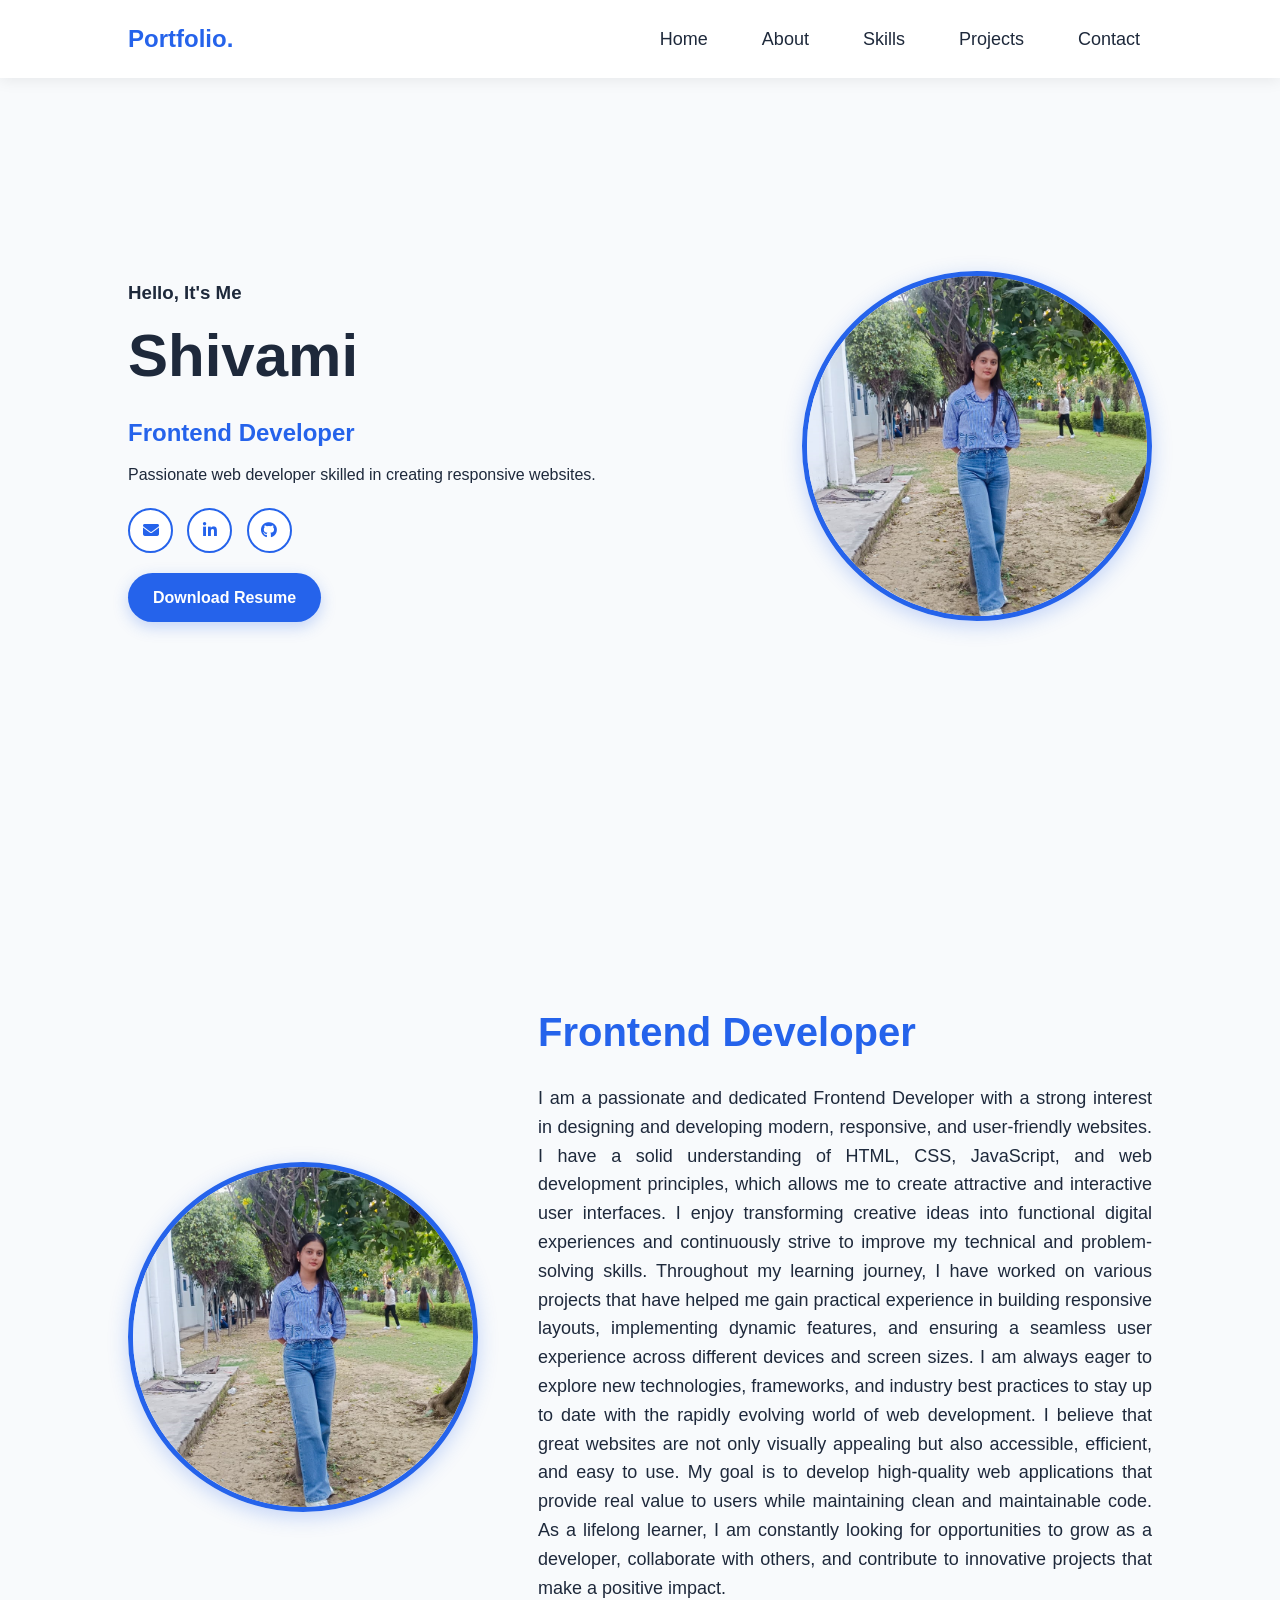
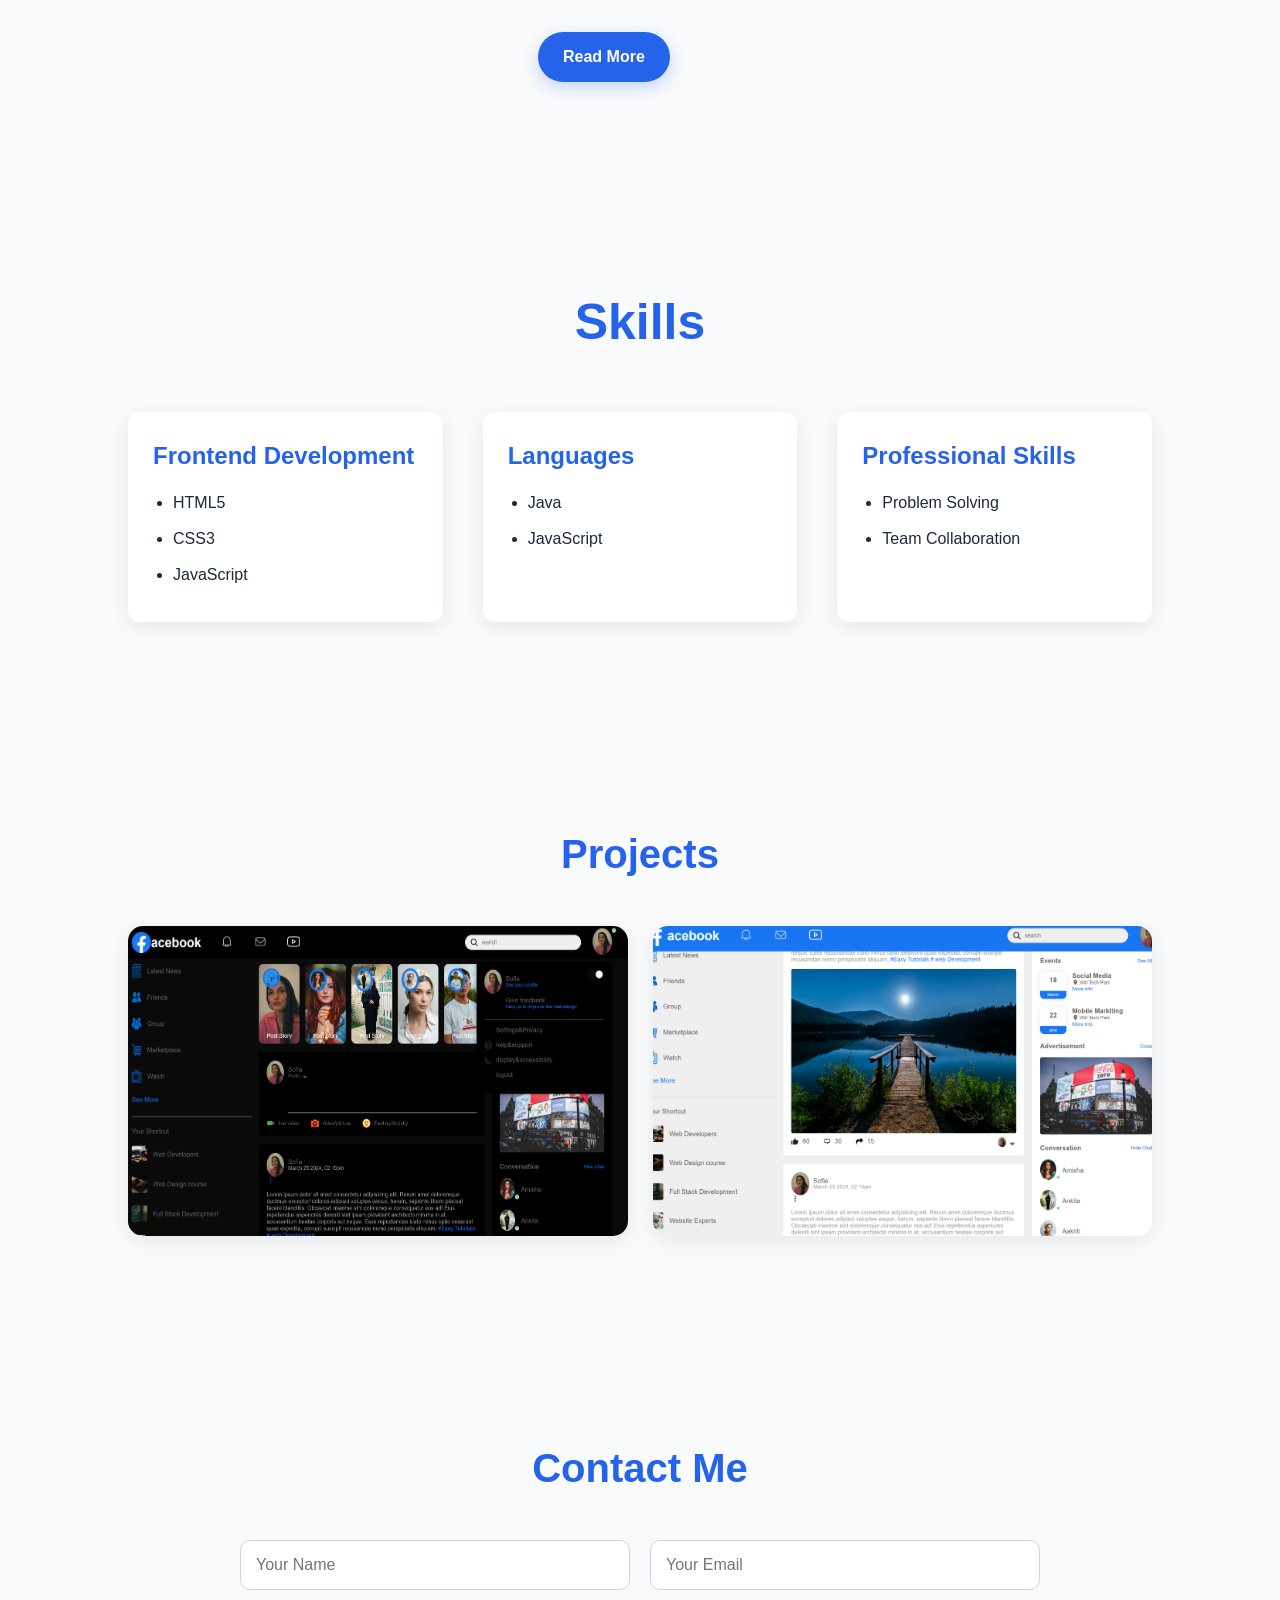
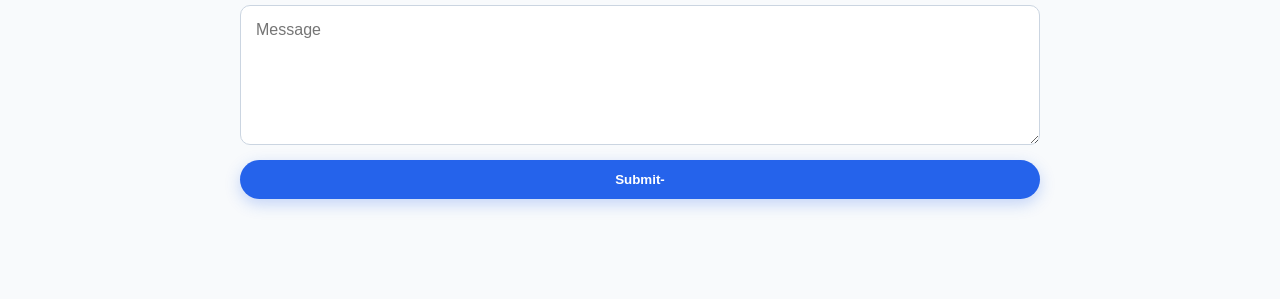
==== commit 75ba02b5: "Update index.html" ====
--- a/index.html
+++ b/index.html
@@ -44,14 +44,14 @@
 <div class="social">
 
 
-<a href="#"><i class="fas fa-envelope"></i></a>
-<a href="#"><i class="fab fa-linkedin-in"></i></a>
+<a href="mailto:shivaminautiyal77@gmail.com""><i class="fas fa-envelope"></i></a>
+<a href="https://www.linkedin.com/in/shivami-nautiyal-b48084340?utm_source=share_via&utm_content=profile&utm_medium=member_android"><i class="fab fa-linkedin-in"></i></a>
 
-<a href="#"><i class="fab fa-github"></i></a>
+<a href="https://github.com/ShivamiNautiyal"><i class="fab fa-github"></i></a>
 
 </div>
 
-<a href="RESUME-PDF(1).pdf" class="btn" >Download CV</a>
+<a href="RESUME-PDF(1).pdf" class="btn" >Download Resume</a>
 
 </div>
 
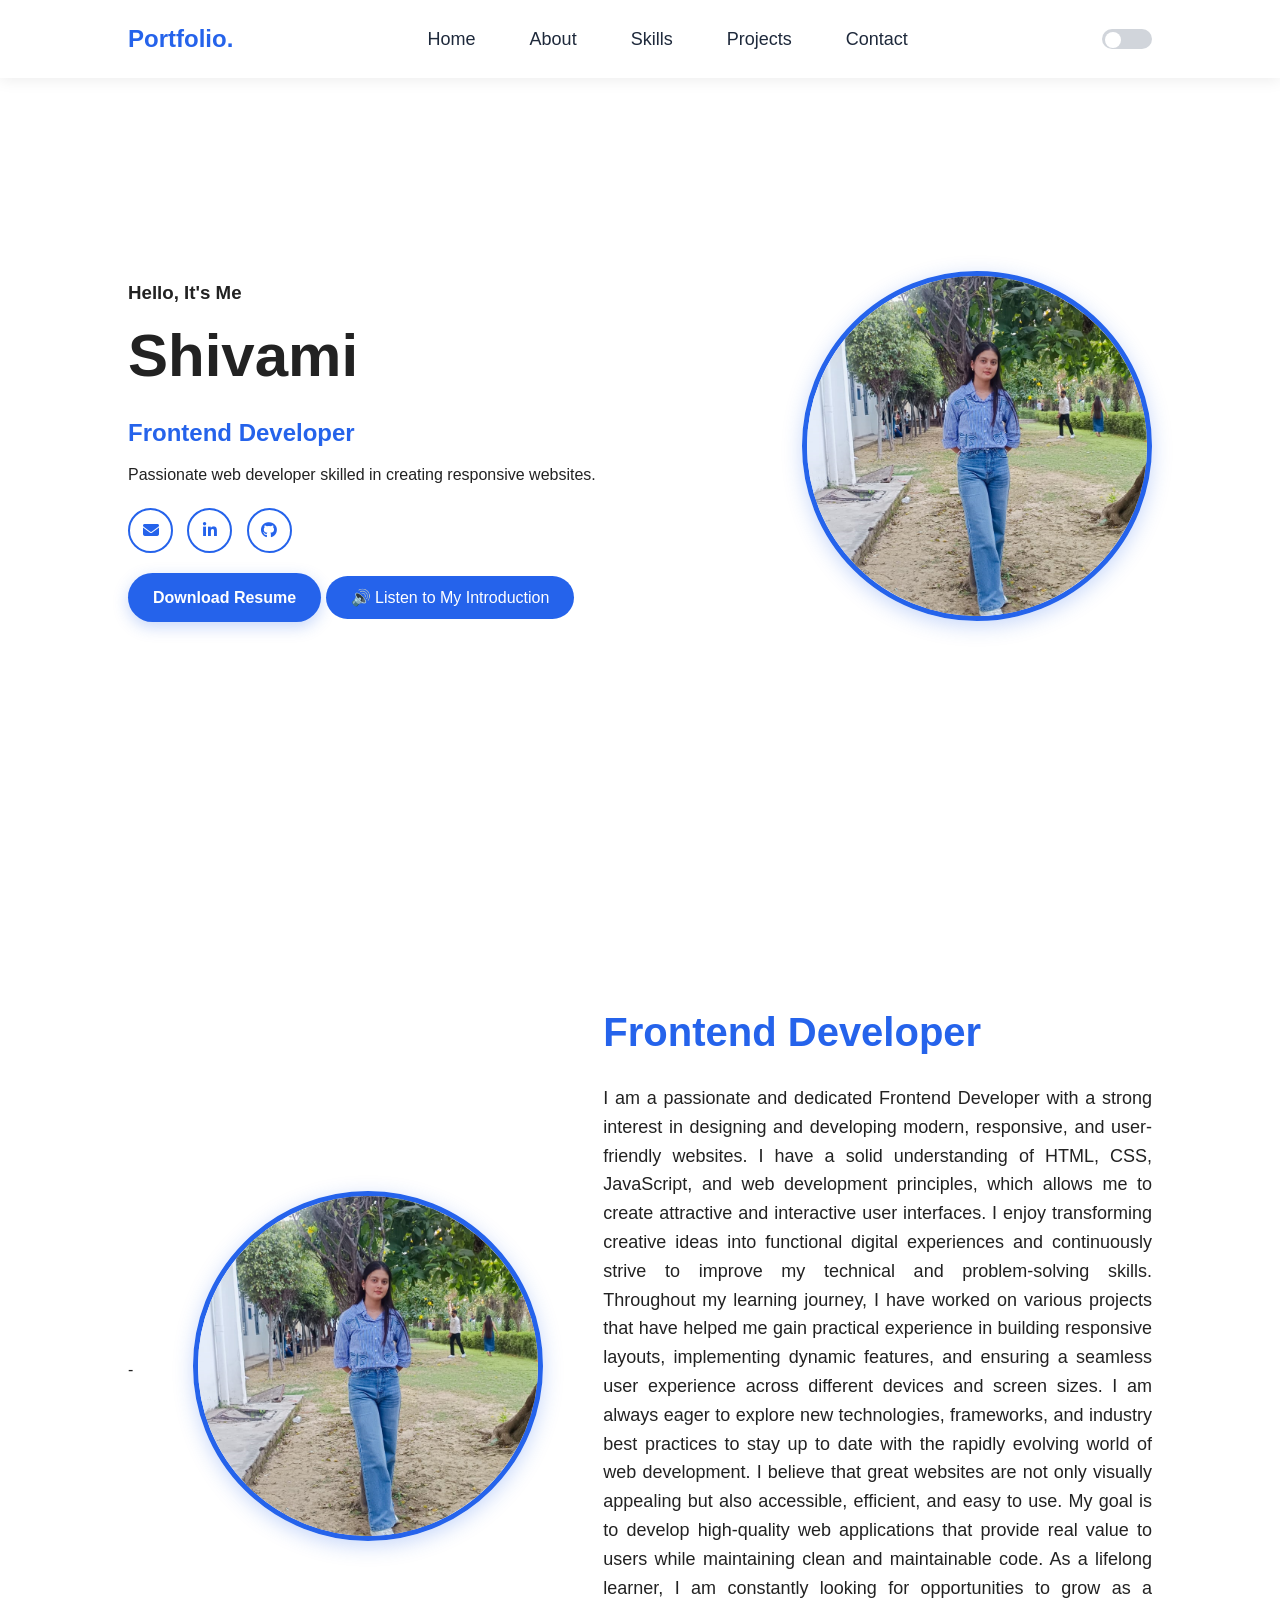
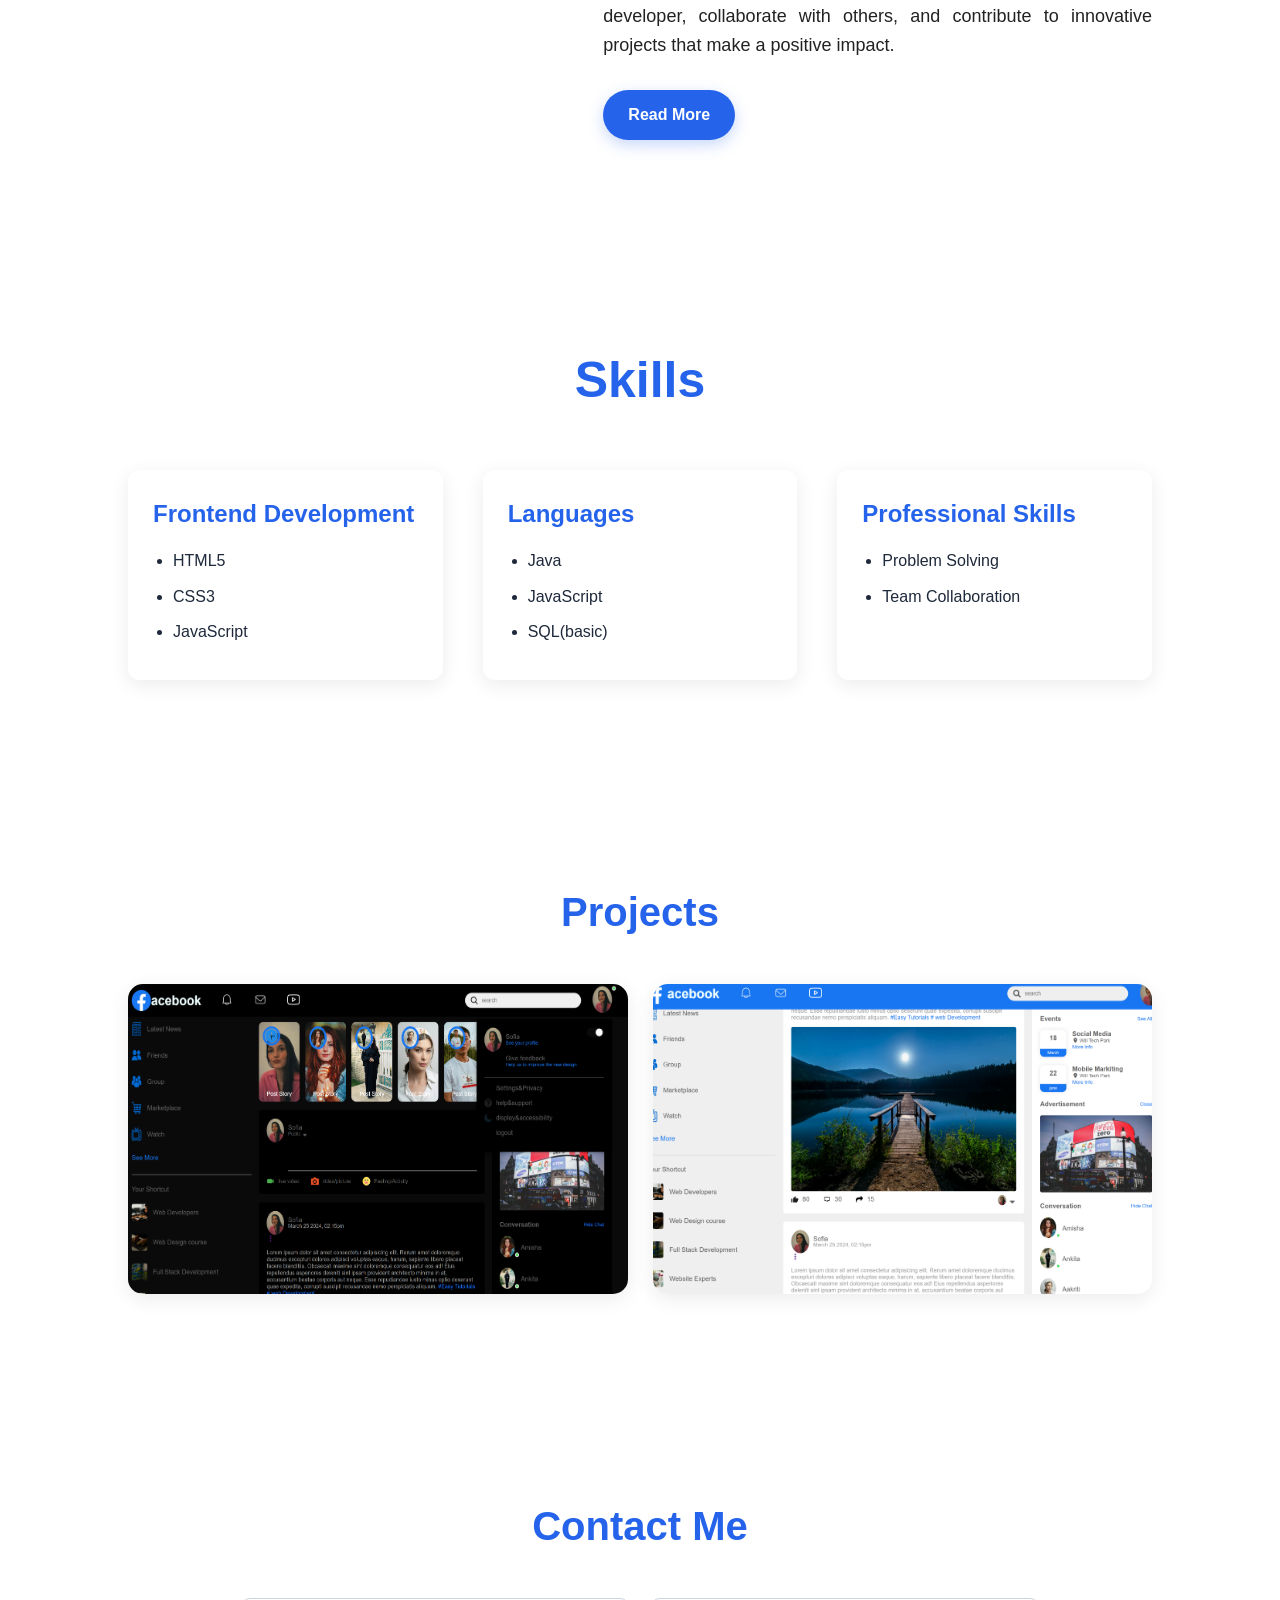
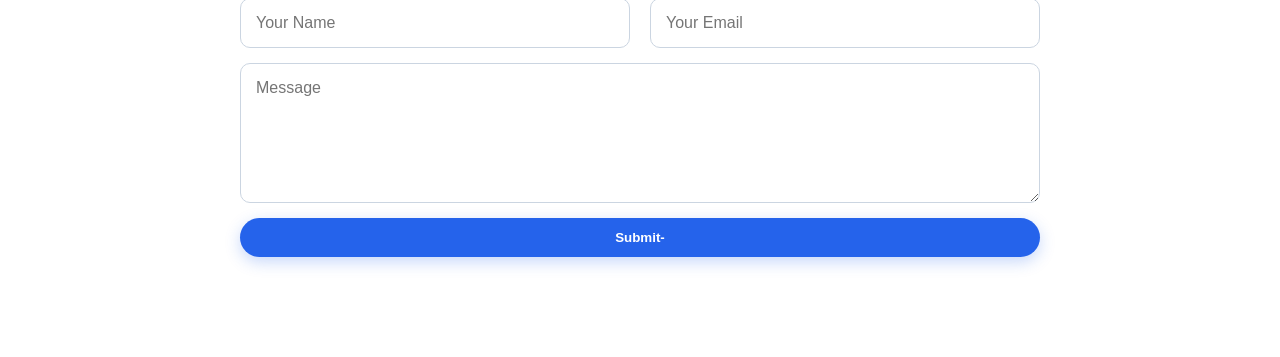
==== commit 0ea4fa4d: "Add AI voice introduction feature" ====
--- a/index.html
+++ b/index.html
@@ -1,175 +1,190 @@
-<!DOCTYPE html>
-<html lang="en">
-<head>
-<meta charset="UTF-8">
-<meta name="viewport" content="width=device-width, initial-scale=1.0">
-<title>Portfolio </title>
-
-<link rel="stylesheet" href="p.css">
-
-<link href="https://cdnjs.cloudflare.com/ajax/libs/font-awesome/6.5.1/css/all.min.css" rel="stylesheet">
-</head>
-
-<body>
-
-<header>
-<nav>
-<h2>Portfolio.</h2>
-
-<ul>
-<li><a href="#home">Home</a></li>
-<li><a href="#about">About</a></li>
-<li><a href="#skills">Skills</a></li>
-<li><a href="#projects">Projects</a></li>
-<li><a href="#contact">Contact</a></li>
-</ul>
-
-</nav>
-</header>
-
-<section class="home" id="home">
-
-<div class="content">
-
-<h3>Hello, It's Me</h3>
-
-<h1>Shivami </h1>
-
-<h2>Frontend Developer</h2>
-
-<p>
-Passionate web developer skilled in creating responsive websites.
-</p>
-
-<div class="social">
-
-
-<a href="mailto:shivaminautiyal77@gmail.com""><i class="fas fa-envelope"></i></a>
-<a href="https://www.linkedin.com/in/shivami-nautiyal-b48084340?utm_source=share_via&utm_content=profile&utm_medium=member_android"><i class="fab fa-linkedin-in"></i></a>
-
-<a href="https://github.com/ShivamiNautiyal"><i class="fab fa-github"></i></a>
-
-</div>
-
-<a href="RESUME-PDF(1).pdf" class="btn" >Download Resume</a>
-
-</div>
-
-<div class="image">
-<img src="my-photo.png" alt="">
-</div>
-
-</section>
-
-<section class="about" id="about">
-
-<div class="about-img">
-<img src="my-photo.png" alt="">
-
-</div>
-
-<div class="about-content">
-
-
-
-<h1>Frontend Developer</h1>
-
-<p>
-I am a passionate and dedicated Frontend Developer with a strong interest in designing and developing modern, responsive, and user-friendly websites. I have a solid understanding of HTML, CSS, JavaScript, and web development principles, which allows me to create attractive and interactive user interfaces. I enjoy transforming creative ideas into functional digital experiences and continuously strive to improve my technical and problem-solving skills. Throughout my learning journey, I have worked on various projects that have helped me gain practical experience in building responsive layouts, implementing dynamic features, and ensuring a seamless user experience across different devices and screen sizes.
-
-I am always eager to explore new technologies, frameworks, and industry best practices to stay up to date with the rapidly evolving world of web development. I believe that great websites are not only visually appealing but also accessible, efficient, and easy to use. My goal is to develop high-quality web applications that provide real value to users while maintaining clean and maintainable code. As a lifelong learner, I am constantly looking for opportunities to grow as a developer, collaborate with others, and contribute to innovative projects that make a positive impact.
-
-
-</p>
-
-<a href="#" class="bttn">Read More</a>
-
-</div>
-
-</section>
-
-<section class="skills" id="skills">
-
-<h1>Skills</h1>
-
-
-   <div class="skills-section">
-  <div class="skill-box">
-    <h3>Frontend Development</h3>
-    <ul>
-      <li>HTML5</li>
-      <li>CSS3</li>
-      <li>JavaScript</li>
-    </ul>
-  </div>
-
-  <div class="skill-box">
-    <h3>Languages</h3>
-    <ul>
-      <li>Java</li>
-      <li>JavaScript</li>
-    </ul>
-  </div>
-
-  <div class="skill-box">
-    <h3>Professional Skills</h3>
-    <ul>
-      <li>Problem Solving</li>
-      <li>Team Collaboration</li>
-    </ul>
-  </div>
-</div>
-
-
-
-
-
-</section>
-
-<section class="projects" id="projects">
-
-<h2>Projects</h2>
-
-<div class="project-container">
-
-<div class="card">
-<img src="facebook-1.png">
-</div>
-
-<div class="card">
-<img src="facebook-2.png">
-</div>
-
-
-
-</div>
-
-</section>
-
-<section class="contact" id="contact">
-
-<h2>Contact Me</h2>
-
-<form id="contactForm"
-    action="https://formspree.io/f/xbdbwyaj"
-    method="POST"
-   >
-    
-<div class="form-row">
-<input type="text" name="name" placeholder="Your Name">
-<input type="email" name="email" placeholder="Your Email">
-</div>
-
-<textarea rows="6" name="message" placeholder="Message"></textarea>
-
-<button  type="submit" class="btn">Submit-</button>
-
-</form>
-<p id="formStatus"></p>
-
-</section>
-
-<script src="p.js"></script>
-
-</body>
-</html>
+<!DOCTYPE html>
+<html lang="en">
+<head> 
+<meta charset="UTF-8">
+<meta name="viewport" content="width=device-width, initial-scale=1.0">
+<title>Portfolio</title>
+
+<link rel="stylesheet" href="p.css">
+
+<link href="https://cdnjs.cloudflare.com/ajax/libs/font-awesome/6.5.1/css/all.min.css" rel="stylesheet">
+</head>
+
+<body>
+
+<header>
+<nav>
+<h2>Portfolio.</h2>
+
+<ul>
+<li><a href="#home">Home</a></li>
+<li><a href="#about">About</a></li>
+<li><a href="#skills">Skills</a></li>
+<li><a href="#projects">Projects</a></li>
+<li><a href="#contact">Contact</a></li>
+</ul>
+<div class="theme-switch">
+    <input type="checkbox" id="theme-toggle">
+    <label for="theme-toggle" class="slider"> </label>
+    
+</div>
+
+</nav>
+</header>
+
+<section class="home" id="home">
+
+<div class="content">
+
+<h3>Hello, It's Me</h3>
+
+<h1>Shivami</h1>
+
+<h2>Frontend Developer</h2>
+
+<p>
+Passionate web developer skilled in creating responsive websites.
+</p>
+
+<div class="social">
+
+
+<a href="mailto:shivaminautiyal77@gmail.com"><i class="fas fa-envelope"></i> </a>
+<a href="https://www.linkedin.com/in/shivami-nautiyal-b48084340?utm_source=share_via&utm_content=profile&utm_medium=member_android"><i class="fab fa-linkedin-in"></i></a>
+
+<a href="https://github.com/ShivamiNautiyal"><i class="fab fa-github"></i></a>
+
+</div>
+
+<a href="RESUME-PDF(1).pdf" class="btn">Download Resume</a>
+<button id="voice-btn">
+    🔊 Listen to My Introduction
+</button>
+
+</div>
+
+
+
+<div class="image">
+<img src="my-photo.png" alt="">
+</div>
+
+
+
+
+</section>
+
+<section class="about" id="about">
+-
+<div class="about-img">
+<img src="my-photo.png" alt="">
+
+</div>
+
+<div class="about-content">
+
+
+
+<h1>Frontend Developer</h1>
+
+<p>
+I am a passionate and dedicated Frontend Developer with a strong interest in designing and developing modern, responsive, and user-friendly websites. I have a solid understanding of HTML, CSS, JavaScript, and web development principles, which allows me to create attractive and interactive user interfaces. I enjoy transforming creative ideas into functional digital experiences and continuously strive to improve my technical and problem-solving skills. Throughout my learning journey, I have worked on various projects that have helped me gain practical experience in building responsive layouts, implementing dynamic features, and ensuring a seamless user experience across different devices and screen sizes.
+
+I am always eager to explore new technologies, frameworks, and industry best practices to stay up to date with the rapidly evolving world of web development. I believe that great websites are not only visually appealing but also accessible, efficient, and easy to use. My goal is to develop high-quality web applications that provide real value to users while maintaining clean and maintainable code. As a lifelong learner, I am constantly looking for opportunities to grow as a developer, collaborate with others, and contribute to innovative projects that make a positive impact.
+
+
+</p>
+
+<a href="#" class="bttn">Read More</a>
+
+</div>
+
+</section>
+
+<section class="skills" id="skills">
+
+<h1>Skills</h1>
+
+
+   <div class="skills-section">
+  <div class="skill-box">
+    <h3>Frontend Development</h3>
+    <ul>
+      <li>HTML5</li>
+      <li>CSS3</li>
+      <li>JavaScript</li>
+    </ul>
+  </div>
+
+  <div class="skill-box">
+    <h3>Languages</h3>
+    <ul>
+      <li>Java</li>
+      <li>JavaScript
+      </li>
+      <li>SQL(basic)</li>
+    </ul>
+  </div>
+
+  <div class="skill-box">
+    <h3>Professional Skills</h3>
+    <ul>
+      <li>Problem Solving</li>
+      <li>Team Collaboration</li>
+    </ul>
+  </div>
+</div>
+
+
+
+
+
+</section>
+
+<section class="projects" id="projects">
+
+<h2>Projects</h2>
+
+<div class="project-container">
+
+<div class="card">
+<img src="facebook-1.png">
+</div>
+
+<div class="card">
+<img src="facebook-2.png">
+</div>
+
+
+
+</div>
+
+</section>
+
+<section class="contact" id="contact">
+
+<h2>Contact Me</h2>
+
+<form id="contactForm"
+    action="https://formspree.io/f/xbdbwyaj"
+    method="POST"
+   >
+    
+<div class="form-row">
+<input type="text" name="name" placeholder="Your Name">
+<input type="email" name="email" placeholder="Your Email">
+</div>
+
+<textarea rows="6" name="message" placeholder="Message"></textarea>
+
+<button  type="submit" class="btn">Submit-</button>
+
+</form>
+<p id="formStatus"></p>
+
+</section>
+
+<script src="p.js"></script>
+
+</body>
+</html>
--- a/p.css
+++ b/p.css
@@ -254,6 +254,7 @@
 
 .skill-box ul li{
     margin-bottom:10px;
+    color:#1e293b;
 }
 
 /* PROJECTS */
@@ -322,7 +323,7 @@
 
 .contact input:focus,
 .contact textarea:focus{
-    outline:none;
+    outline:2px solid #2563eb;
     border-color:#2563eb;
 
     box-shadow:
@@ -377,4 +378,138 @@
     .about-content p{
         text-align:left;
     }
-}
+} 
+  .theme-switch{
+
+    display:flex;
+    align-items:center;
+    
+
+}
+
+.theme-switch input{
+
+    display:none;
+
+}
+
+.slider{
+
+    position:relative;
+
+    width:50px;
+
+    height:20px;
+
+    background:#d1d5db;
+
+    border-radius:30px;
+
+    cursor:pointer;
+
+    transition:.4s;
+
+}
+
+.slider::before{
+
+    content:"";
+
+    position:absolute;
+
+    width:16px;
+
+    height:16px;
+
+    left:3px;
+
+    top:3px;
+
+    background:white;
+
+    border-radius:50%;
+
+    transition:.4s;
+
+}
+
+input:checked + .slider{
+
+    background:#2563eb;
+
+}
+
+input:checked + .slider::before{
+
+    transform:translateX(30px);
+
+}
+
+body{
+
+    background:#ffffff;
+    color:#222;
+    transition:.4s;
+
+}
+
+body.dark{
+
+    background:#0f172a;
+    color:white;
+
+}
+
+body.dark .navbar{
+
+    background:#1e293b;
+
+}
+
+body.dark .card{
+
+    background:#334155;
+    color:white;
+
+}
+
+body.dark input,
+body.dark textarea{
+
+    background:#1e293b;
+    color:white;
+    border:1px solid #475569;
+
+}
+
+body.dark footer{
+
+    background:#1e293b;
+
+}
+ #voice-btn{
+
+    padding:12px 25px;
+
+    border:none;
+
+    border-radius:25px;
+
+    background:#2563eb;
+
+    color:white;
+
+    font-size:16px;
+
+    cursor:pointer;
+
+    transition:0.3s;
+
+}
+
+
+#voice-btn:hover{
+
+    transform:scale(1.05);
+
+}
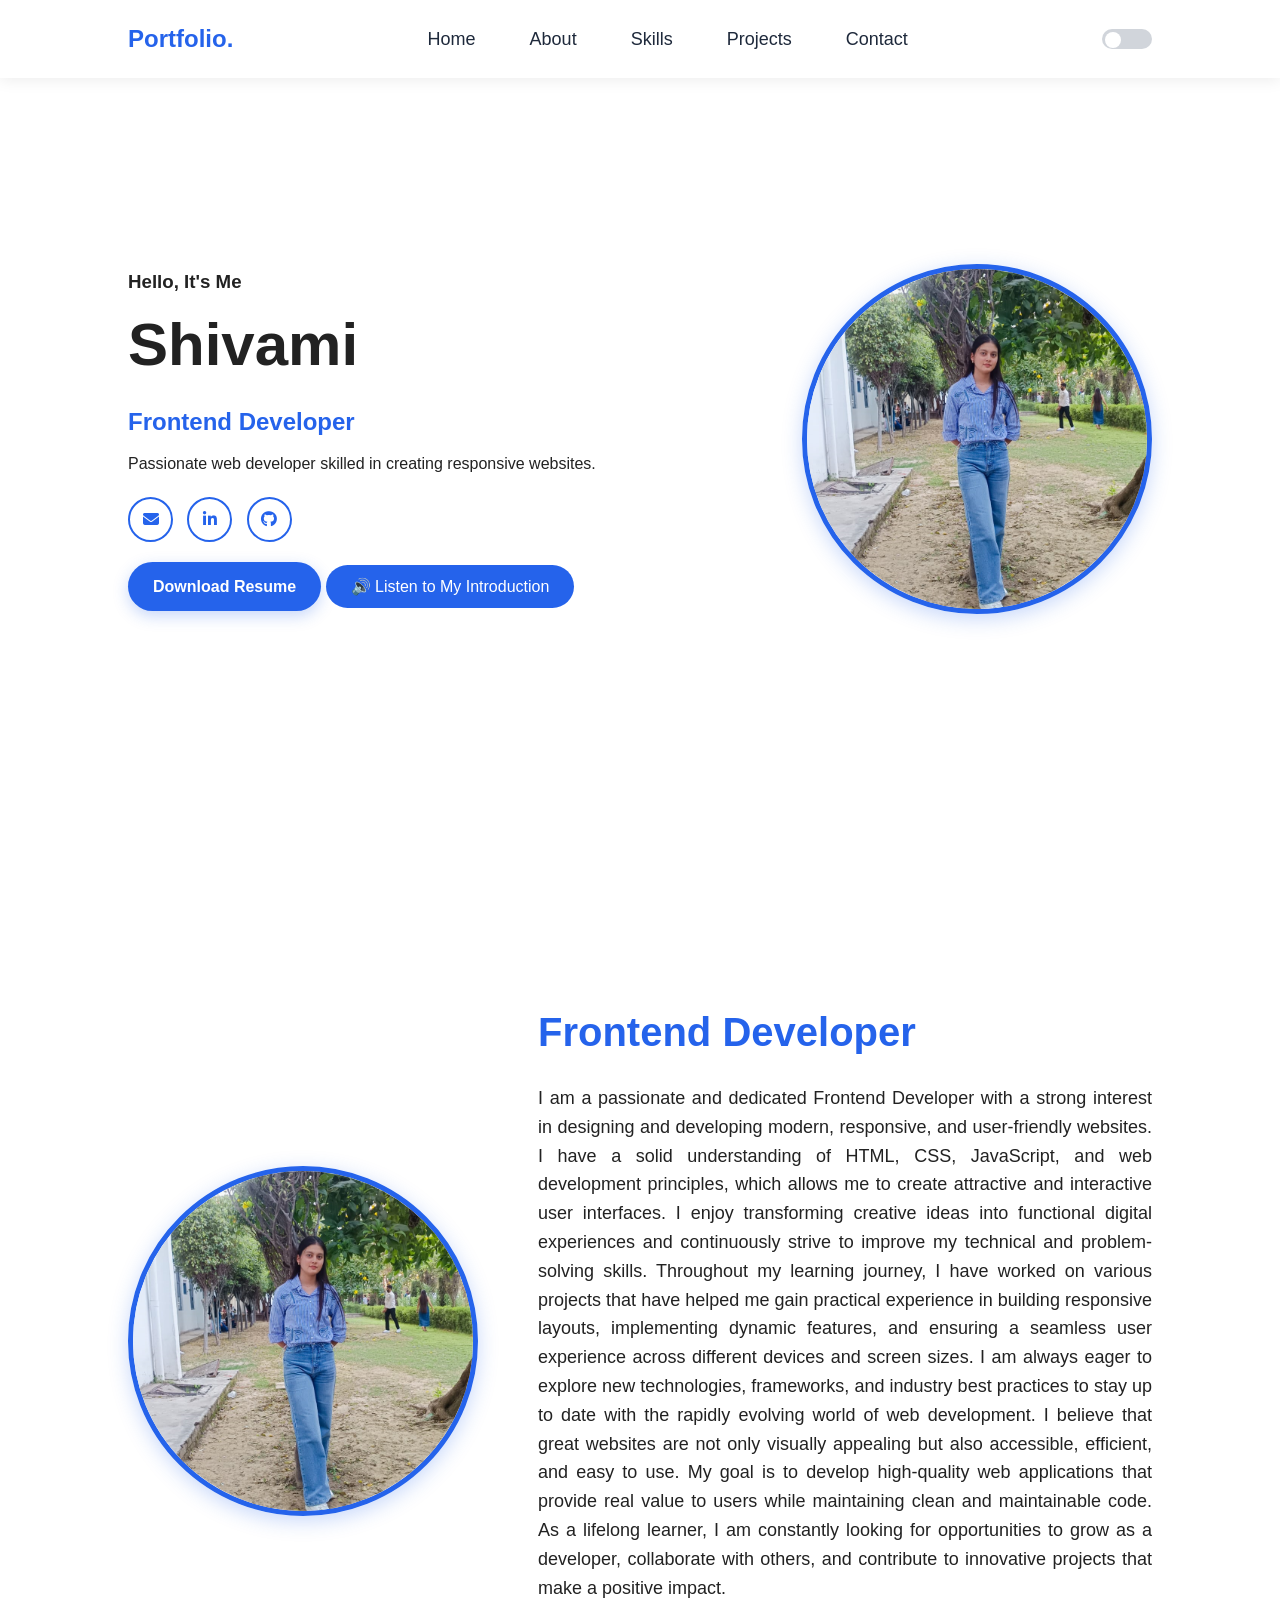
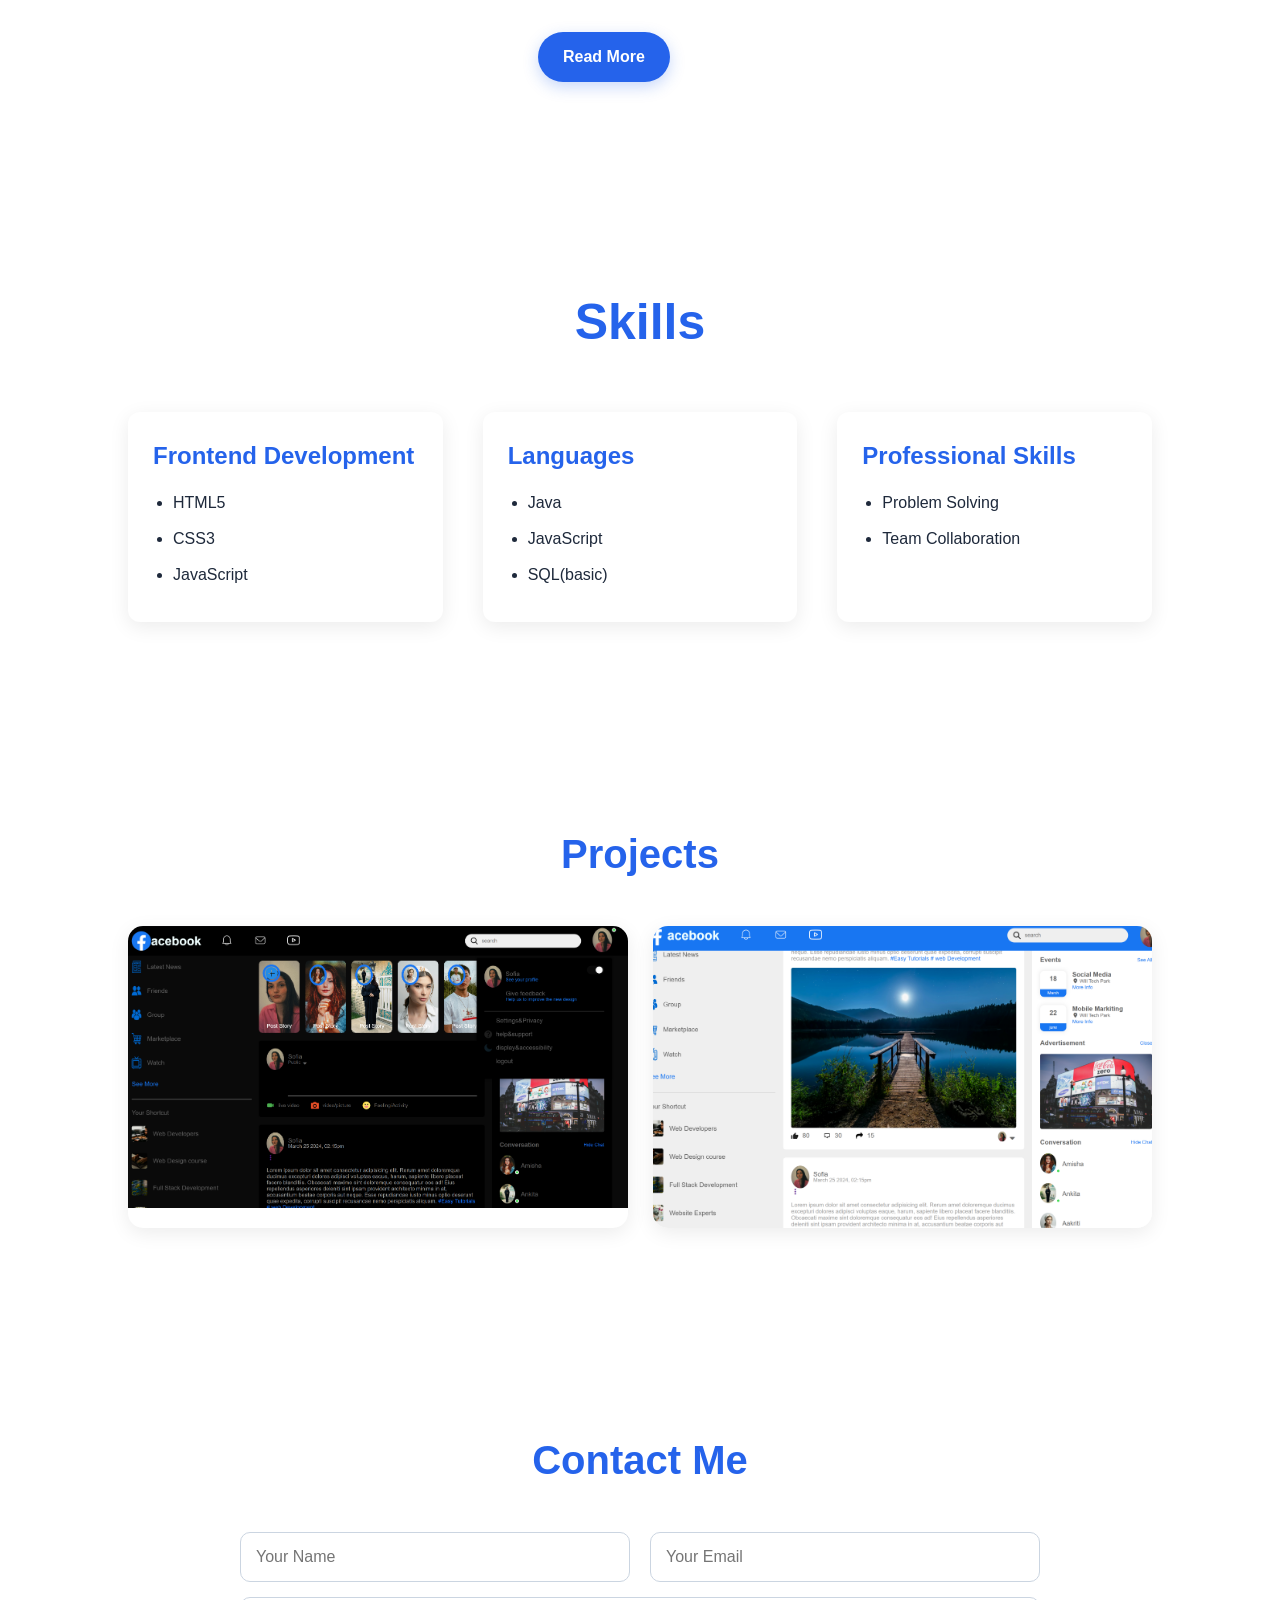
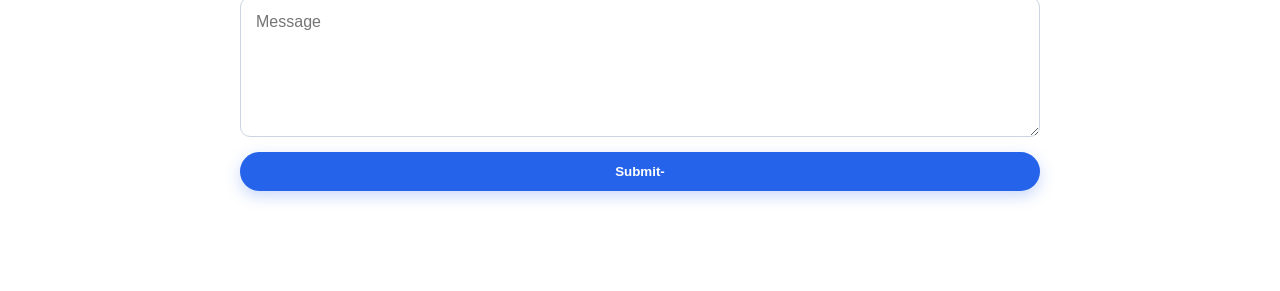
==== commit babb82b8: "Describe your changes" ====
--- a/index.html
+++ b/index.html
@@ -5,7 +5,7 @@
 <meta name="viewport" content="width=device-width, initial-scale=1.0">
 <title>Portfolio</title>
 
-<link rel="stylesheet" href="p.css">
+<link rel="stylesheet" href="p.css?v=2">
 
 <link href="https://cdnjs.cloudflare.com/ajax/libs/font-awesome/6.5.1/css/all.min.css" rel="stylesheet">
 </head>
@@ -75,7 +75,7 @@
 </section>
 
 <section class="about" id="about">
--
+
 <div class="about-img">
 <img src="my-photo.png" alt="">
 
--- a/p.css
+++ b/p.css
@@ -5,8 +5,21 @@
     font-family:Arial, sans-serif;
     scroll-behavior:smooth;
 }
+img{
+    max-width:100%;
+    height:auto;
+    display:block;
+    
+}
+
+html{
+    overflow-x:hidden;
+    width:100%;
+}
 
 body{
+     overflow-x:hidden;
+    width:100%;
     background:#f8fafc;
     color:#1e293b;
     line-height:1.6;
@@ -64,6 +77,7 @@
     align-items:center;
     min-height:100vh;
     gap:50px;
+    padding-top:var(--nav-height, 100px);
 }
 
 .content h3{
@@ -124,18 +138,18 @@
     }
 }
 
-
-
 .image img{
-    width:350px;
-    height:350px;
+   width:clamp(150px, 40vw, 350px);
+    aspect-ratio:1/1;
+    height:auto;
     border-radius:50%;
     border:5px solid #2563eb;
     object-fit:cover;
-
-    box-shadow:
-    0 5px 20px rgba(37,99,235,0.25);
-}
+    box-shadow:0 5px 20px rgba(37,99,235,0.25);
+    
+}
+
+
 
 
 
@@ -194,16 +208,20 @@
     align-items:center;
     gap:60px;
 }
-
+.about-img,
+.image{
+    flex-shrink:0;
+}
 .about-img img{
-    width:350px;
-    height:350px;
+    width:clamp(150px, 40vw, 350px);
+    aspect-ratio:1/1;
+    height:auto;
     border-radius:50%;
     border:5px solid #2563eb;
     object-fit:cover;
-
-    box-shadow:
-    0 5px 20px rgba(37,99,235,0.25);
+    box-shadow:0 5px 20px rgba(37,99,235,0.25);
+    
+
 }
 
 .about-content h1{
@@ -284,7 +302,7 @@
 
 .card img{
     width:100%;
-    height:100%;
+    height:auto;
     transition:.5s;
 }
 
@@ -357,20 +375,27 @@
         text-align:center;
     }
 
+    .about{
+        padding-top:var(--nav-height, 100px);
+    }
+
     .content h1{
         font-size:42px;
     }
 
     .image img,
     .about-img img{
-        width:250px;
-        height:250px;
+       width:clamp(150px, 45vw, 250px);
     }
 
     .skills-section{
         flex-direction:column;
     }
 
+    .project-container{
+        grid-template-columns:1fr;
+    }
+
     .form-row{
         flex-direction:column;
     }
@@ -378,7 +403,21 @@
     .about-content p{
         text-align:left;
     }
-} 
+
+    section{
+        padding:60px 6%;
+    }
+}
+
+@media(max-width:480px){
+    nav{
+        gap:10px;
+    }
+    nav h2{
+        font-size:20px;
+    }
+}
+
   .theme-switch{
 
     display:flex;
